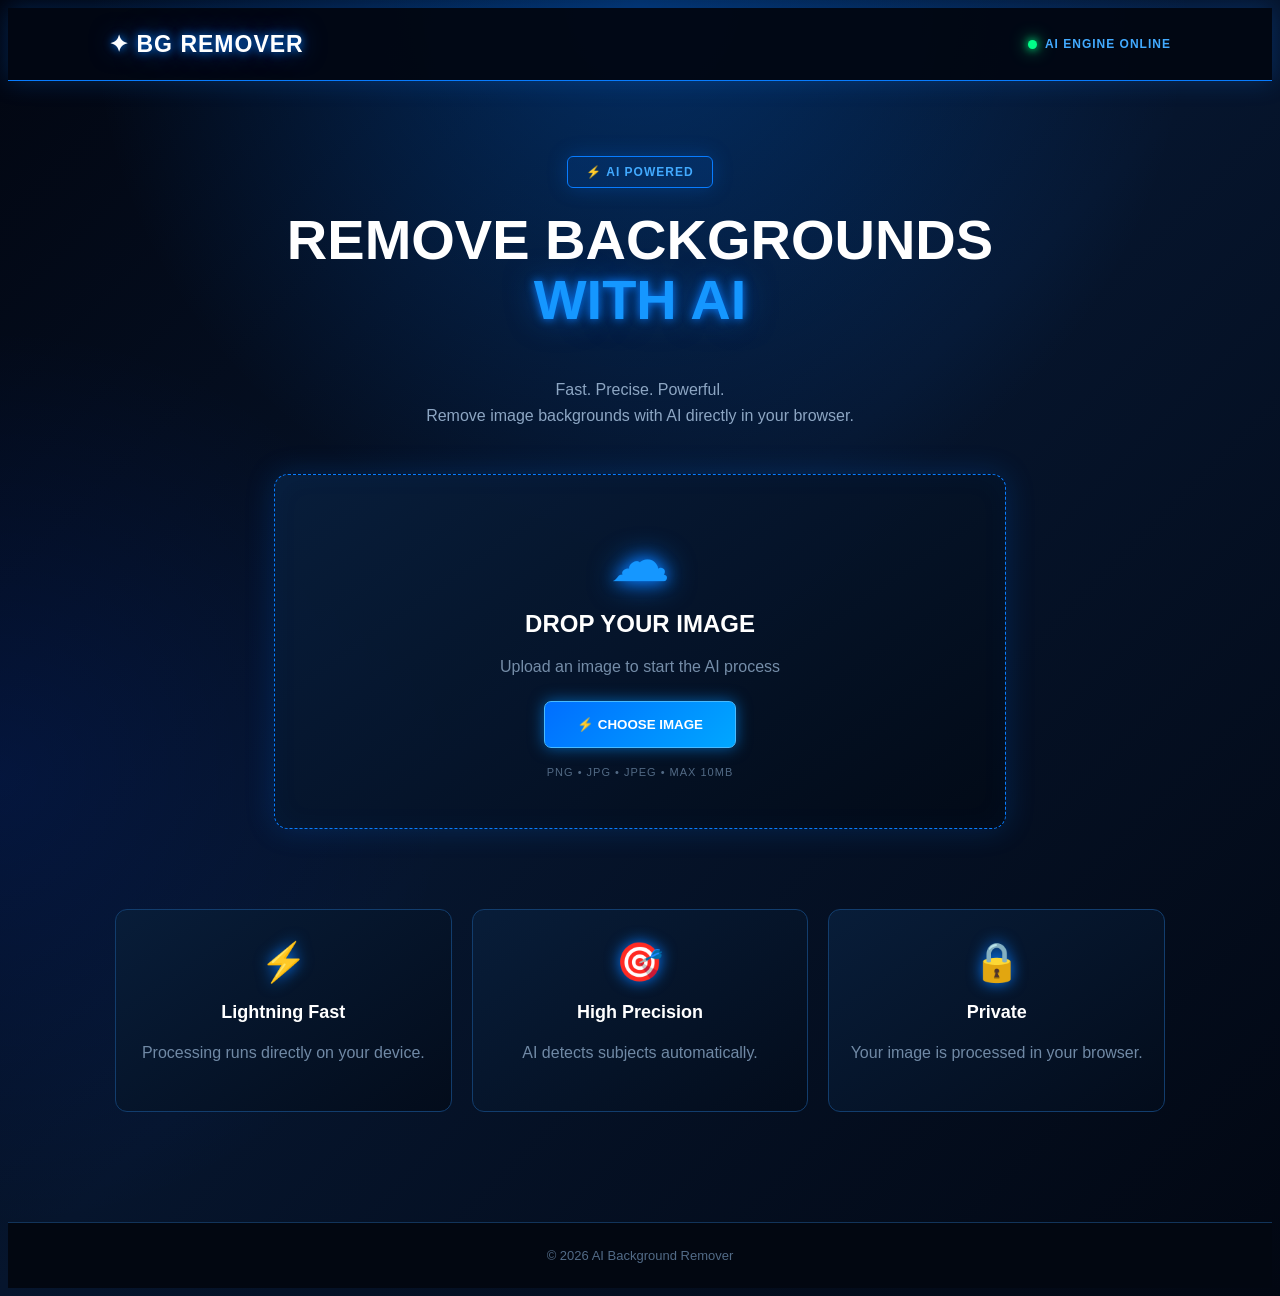
==== index.html @ 3e615b5c "Convert site to static GitHub Pages frontend" ====
<!DOCTYPE html>
<html lang="en">
<head>
    <meta charset="UTF-8">
    <meta name="viewport" content="width=device-width, initial-scale=1.0">
    <title>AI Background Remover</title>
    <link rel="stylesheet" href="./static/style.css">
</head>
<body>
<header class="navbar">
    <div class="logo"><span class="logo-icon">✦</span> BG REMOVER</div>
    <div class="ai-status"><span class="status-dot"></span><span id="statusText">AI ENGINE ONLINE</span></div>
</header>
<main>
<section class="hero">
    <div class="badge">⚡ AI POWERED</div>
    <h1>REMOVE BACKGROUNDS<br><span>WITH AI</span></h1>
    <p class="subtitle">Fast. Precise. Powerful.<br>Remove image backgrounds with AI directly in your browser.</p>

    <div class="upload-box" id="uploadBox">
        <div class="upload-icon">☁</div>
        <h2>DROP YOUR IMAGE</h2>
        <p>Upload an image to start the AI process</p>
        <button class="upload-btn" id="uploadBtn">⚡ CHOOSE IMAGE</button>
        <small>PNG • JPG • JPEG • MAX 10MB</small>
    </div>

    <div class="processing" id="processing">
        <div class="scanner"><div class="scan-line"></div><div class="scan-grid"></div><div class="scan-icon">⚡</div></div>
        <h2 id="processingText">ANALYZING IMAGE...</h2>
        <p id="processingSub">AI is preparing your image</p>
        <div class="progress"><div class="progress-bar" id="progressBar"></div></div>
        <div class="percentage" id="percentage">0%</div>
    </div>

    <section class="result-section" id="resultSection">
        <div class="result-title"><span>✓ AI PROCESS COMPLETE</span><h2>SEE THE DIFFERENCE</h2></div>
        <div class="comparison">
            <div class="image-card"><div class="card-label">ORIGINAL</div><div class="image-container"><img id="originalImage" alt="Original image"></div></div>
            <div class="comparison-arrow">→</div>
            <div class="image-card result-card"><div class="card-label">AI REMOVED</div><div class="transparent-bg"><img id="resultImage" alt="Background removed image"></div></div>
        </div>
        <div class="result-buttons">
            <button class="download-btn" id="downloadBtn">⬇ DOWNLOAD PNG</button>
            <button class="new-btn" id="newBtn">↻ REMOVE ANOTHER IMAGE</button>
        </div>
    </section>

    <section class="features">
        <div class="feature-card"><div class="feature-icon">⚡</div><h3>Lightning Fast</h3><p>Processing runs directly on your device.</p></div>
        <div class="feature-card"><div class="feature-icon">🎯</div><h3>High Precision</h3><p>AI detects subjects automatically.</p></div>
        <div class="feature-card"><div class="feature-icon">🔒</div><h3>Private</h3><p>Your image is processed in your browser.</p></div>
    </section>
</section>
</main>
<footer><span>© 2026</span> AI Background Remover</footer>
<script type="module" src="./static/script.js"></script>
</body>
</html>
---- static/style.css ----
```css
* {
    margin: 0;
    padding: 0;
    box-sizing: border-box;
}

html {
    scroll-behavior: smooth;
}

body {
    font-family: Arial, Helvetica, sans-serif;
    min-height: 100vh;
    color: #ffffff;
    overflow-x: hidden;

    background:
        radial-gradient(circle at 50% 0%, rgba(0, 119, 255, 0.30), transparent 38%),
        radial-gradient(circle at 0% 60%, rgba(0, 70, 255, 0.12), transparent 30%),
        linear-gradient(135deg, #020611, #06152d 50%, #020712);
}


/* =========================
   NAVBAR
========================= */

.navbar {
    height: 72px;

    display: flex;
    align-items: center;
    justify-content: space-between;

    padding: 0 8%;

    background: rgba(2, 7, 18, 0.95);

    border-bottom: 1px solid #087cff;

    box-shadow: 0 0 25px rgba(0, 119, 255, 0.25);
}

.logo {
    font-size: 23px;
    font-weight: 900;
    letter-spacing: 1px;

    text-shadow:
        0 0 10px #087cff,
        0 0 25px rgba(0, 119, 255, 0.5);
}

.ai-status {
    display: flex;
    align-items: center;
    gap: 8px;

    color: #42aaff;

    font-size: 12px;
    font-weight: bold;
    letter-spacing: 1px;
}

.status-dot {
    width: 9px;
    height: 9px;

    border-radius: 50%;

    background: #00ff88;

    box-shadow:
        0 0 8px #00ff88,
        0 0 18px #00ff88;

    animation: pulse 1.5s infinite;
}


/* =========================
   HERO
========================= */

.hero {
    text-align: center;

    padding: 75px 20px 30px;

    position: relative;
}

.badge {
    display: inline-block;

    padding: 8px 18px;

    color: #42aaff;

    border: 1px solid #087cff;

    background: rgba(0, 119, 255, 0.10);

    border-radius: 6px;

    font-size: 12px;
    font-weight: bold;
    letter-spacing: 1px;

    box-shadow: 0 0 20px rgba(0, 119, 255, 0.25);
}

h1 {
    margin-top: 22px;

    font-size: clamp(38px, 6vw, 56px);

    line-height: 1.08;

    font-weight: 900;
}

h1 span {
    color: #1597ff;

    text-shadow:
        0 0 10px #087cff,
        0 0 30px rgba(0, 119, 255, 0.5);
}

.subtitle {
    max-width: 650px;

    margin: 20px auto;

    color: #8da6c3;

    line-height: 1.6;
}


/* =========================
   UPLOAD BOX
========================= */

.upload-box {
    max-width: 680px;

    margin: 45px auto;

    padding: 50px 25px;

    background:
        linear-gradient(
            145deg,
            rgba(8, 30, 60, 0.98),
            rgba(2, 10, 23, 0.98)
        );

    border: 1px dashed #087cff;

    border-radius: 14px;

    box-shadow:
        0 0 30px rgba(0, 119, 255, 0.2),
        inset 0 0 30px rgba(0, 119, 255, 0.04);

    transition: 0.3s;
}

.upload-box:hover {
    border-color: #32aaff;

    transform: translateY(-3px);

    box-shadow:
        0 0 50px rgba(0, 119, 255, 0.35);
}

.upload-icon {
    font-size: 60px;

    color: #1597ff;

    text-shadow:
        0 0 15px #087cff,
        0 0 30px #087cff;
}

.upload-box h2 {
    margin-top: 15px;

    font-size: 24px;
}

.upload-box p {
    margin: 10px 0 25px;

    color: #758da8;
}

.upload-box small {
    display: block;

    margin-top: 18px;

    color: #526a85;

    font-size: 11px;
    letter-spacing: 1px;
}


/* =========================
   BUTTONS
========================= */

.upload-btn,
.download-btn {
    border: 1px solid #48baff;

    background:
        linear-gradient(135deg, #006eff, #00a7ff);

    color: white;

    padding: 15px 32px;

    border-radius: 7px;

    font-weight: 900;

    cursor: pointer;

    box-shadow:
        0 0 15px rgba(0, 145, 255, 0.6);

    transition: 0.2s;
}

.upload-btn:hover,
.download-btn:hover {
    transform: translateY(-3px);

    box-shadow:
        0 0 25px rgba(0, 170, 255, 0.9),
        0 0 50px rgba(0, 110, 255, 0.4);
}

.upload-btn:active,
.download-btn:active {
    transform: translateY(0);
}


/* =========================
   PROCESSING
========================= */

.processing {
    display: none;

    max-width: 500px;

    margin: 50px auto;
}

.processing.show {
    display: block;

    animation: fadeIn 0.4s;
}

.scanner {
    position: relative;

    width: 180px;
    height: 180px;

    margin: auto;

    border: 2px solid #087cff;

    border-radius: 15px;

    background: #061426;

    overflow: hidden;

    box-shadow:
        0 0 25px rgba(0, 119, 255, 0.5);
}

.scan-line {
    position: absolute;

    width: 100%;
    height: 3px;

    background: #00b7ff;

    box-shadow:
        0 0 10px #00b7ff,
        0 0 25px #087cff;

    animation: scan 1.5s infinite;

    z-index: 2;
}

.scan-icon {
    position: absolute;

    top: 50%;
    left: 50%;

    transform: translate(-50%, -50%);

    font-size: 55px;

    color: #1597ff;

    text-shadow:
        0 0 15px #087cff;
}

.processing h2 {
    margin-top: 25px;

    font-size: 20px;

    color: #4db8ff;
}

.processing p {
    margin-top: 8px;

    color: #7089a5;
}

.progress {
    height: 8px;

    max-width: 400px;

    margin: 25px auto 10px;

    background: #10243d;

    border-radius: 20px;

    overflow: hidden;
}

.progress-bar {
    width: 0%;

    height: 100%;

    background:
        linear-gradient(90deg, #006eff, #00c8ff);

    box-shadow:
        0 0 15px #00aaff;

    transition: width 0.1s;
}

.percentage {
    color: #45b4ff;

    font-weight: bold;
}


/* =========================
   RESULT
========================= */

.result-section {
    display: none;

    max-width: 1000px;

    margin: 60px auto;

    animation: fadeIn 0.6s;
}

.result-section.show {
    display: block;
}

.result-title span {
    color: #00ff91;

    font-size: 13px;

    font-weight: bold;
}

.result-title h2 {
    margin: 10px 0 30px;

    font-size: 32px;

    text-shadow:
        0 0 15px #087cff;
}

.comparison {
    display: flex;

    align-items: center;

    justify-content: center;

    gap: 25px;
}

.image-card {
    width: 330px;

    padding: 10px;

    background:
        linear-gradient(
            145deg,
            #071b35,
            #030c1b
        );

    border: 1px solid #087cff;

    border-radius: 12px;

    box-shadow:
        0 0 25px rgba(0, 119, 255, 0.2);
}

.card-label {
    padding: 10px;

    color: #56baff;

    font-size: 12px;

    font-weight: bold;
}

.image-card img {
    width: 100%;
    height: 230px;

    object-fit: contain;

    display: block;

    border-radius: 7px;

    background: #020914;
}


/* =========================
   TRANSPARENT RESULT
========================= */

.transparent-bg {
    background-color: #e5e5e5;

    background-image:
        linear-gradient(45deg, #ccc 25%, transparent 25%),
        linear-gradient(-45deg, #ccc 25%, transparent 25%),
        linear-gradient(45deg, transparent 75%, #ccc 75%),
        linear-gradient(-45deg, transparent 75%, #ccc 75%);

    background-size: 24px 24px;

    background-position:
        0 0,
        0 12px,
        12px -12px,
        -12px 0;

    border-radius: 7px;

    overflow: hidden;
}

.transparent-bg img {
    background: transparent;
}


/* =========================
   ARROW
========================= */

.comparison-arrow {
    font-size: 40px;

    color: #1597ff;

    text-shadow:
        0 0 15px #087cff,
        0 0 30px rgba(0, 119, 255, 0.5);
}


/* =========================
   RESULT BUTTONS
========================= */

.download-btn {
    margin-top: 30px;

    font-size: 16px;
}

.new-btn {
    margin-left: 10px;

    padding: 14px 25px;

    background: rgba(0, 119, 255, 0.08);

    color: #53b9ff;

    border: 1px solid #087cff;

    border-radius: 7px;

    cursor: pointer;

    font-weight: 800;

    transition: 0.2s;
}

.new-btn:hover {
    color: white;

    background: rgba(0, 119, 255, 0.18);

    box-shadow:
        0 0 20px rgba(0, 119, 255, 0.3);

    transform: translateY(-2px);
}


/* =========================
   FEATURES
========================= */

.features {
    max-width: 1050px;

    margin: 80px auto;

    display: grid;

    grid-template-columns: repeat(3, 1fr);

    gap: 20px;
}

.feature-card {
    padding: 30px 20px;

    text-align: center;

    background:
        linear-gradient(
            145deg,
            #081d39,
            #030c1b
        );

    border: 1px solid #123d6d;

    border-radius: 12px;

    transition: 0.25s;
}

.feature-card:hover {
    transform: translateY(-6px);

    border-color: #087cff;

    box-shadow:
        0 0 30px rgba(0, 119, 255, 0.25);
}

.feature-icon {
    font-size: 38px;

    margin-bottom: 15px;

    text-shadow:
        0 0 15px #087cff;
}

.feature-card h3 {
    font-size: 18px;
}

.feature-card p {
    margin-top: 8px;

    color: #7089a5;

    line-height: 1.5;
}


/* =========================
   FOOTER
========================= */

footer {
    padding: 25px;

    text-align: center;

    color: #526b87;

    background: #020711;

    border-top: 1px solid #12345a;

    font-size: 13px;
}


/* =========================
   ANIMATIONS
========================= */

@keyframes scan {

    0% {
        top: 0;
    }

    50% {
        top: calc(100% - 3px);
    }

    100% {
        top: 0;
    }
}

@keyframes pulse {

    0%, 100% {
        opacity: 1;
    }

    50% {
        opacity: 0.4;
    }
}

@keyframes fadeIn {

    from {
        opacity: 0;
        transform: translateY(20px);
    }

    to {
        opacity: 1;
        transform: translateY(0);
    }
}


/* =========================
   MOBILE
========================= */

@media (max-width: 700px) {

    .navbar {
        padding: 0 5%;
    }

    .logo {
        font-size: 18px;
    }

    .ai-status {
        font-size: 9px;
    }

    .hero {
        padding: 55px 15px 20px;
    }

    h1 {
        font-size: 38px;
    }

    .comparison {
        flex-direction: column;
    }

    .comparison-arrow {
        transform: rotate(90deg);
    }

    .features {
        grid-template-columns: 1fr;

        padding: 0 20px;
    }

    .image-card {
        width: 90%;
    }

    .new-btn {
        display: block;

        margin: 12px auto;
    }
}
```
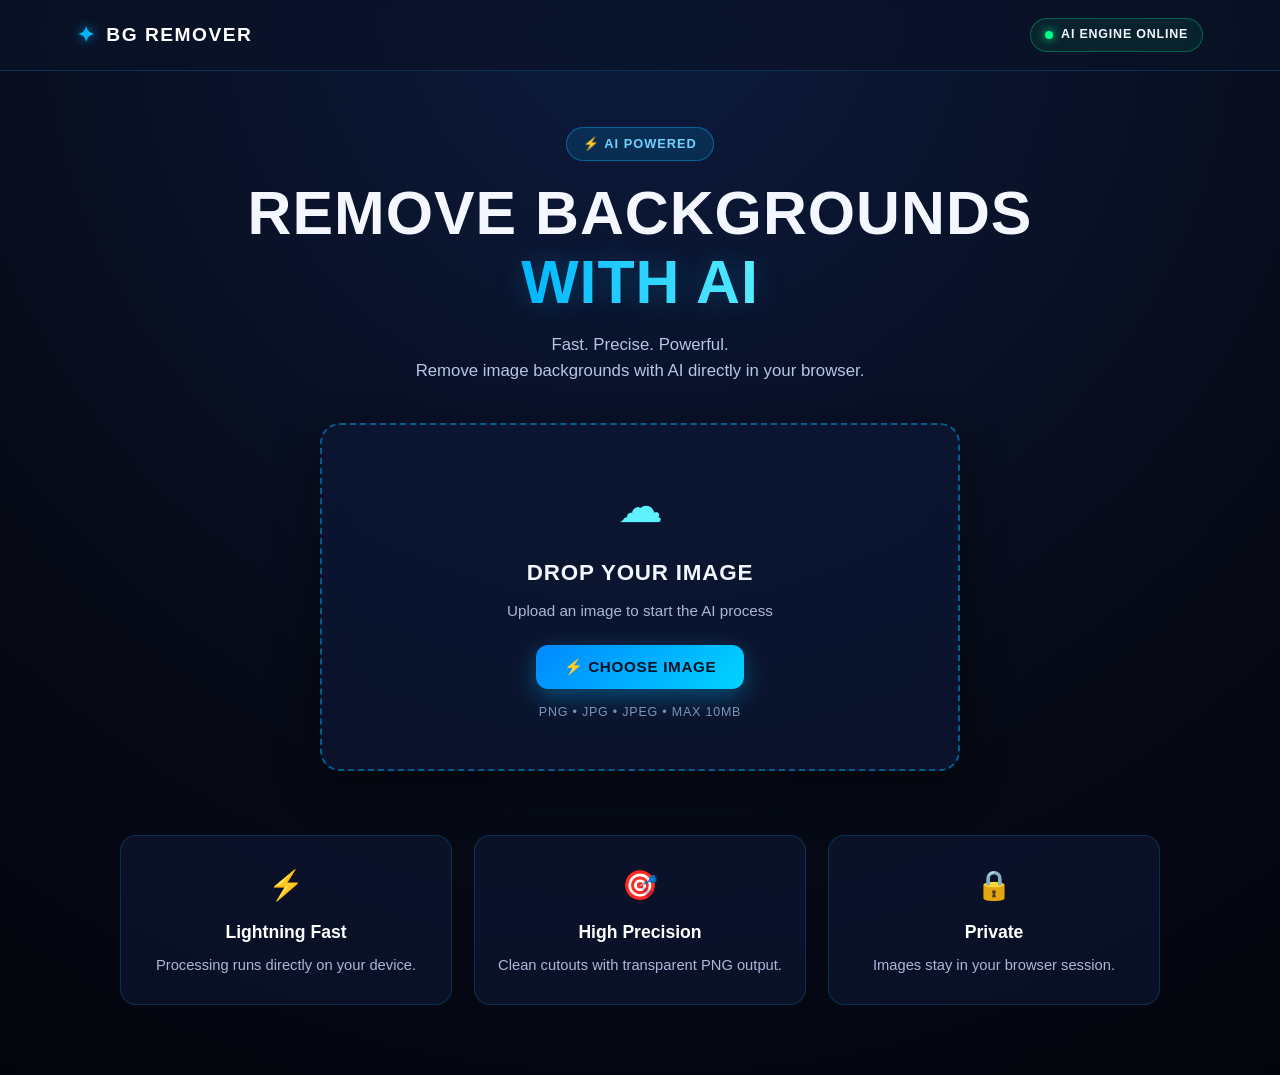
==== commit d23498aa: "Update index.html" ====
--- a/index.html
+++ b/index.html
@@ -1,59 +1,64 @@
 <!DOCTYPE html>
 <html lang="en">
 <head>
-    <meta charset="UTF-8">
-    <meta name="viewport" content="width=device-width, initial-scale=1.0">
-    <title>AI Background Remover</title>
-    <link rel="stylesheet" href="./static/style.css">
+  <meta charset="UTF-8">
+  <meta name="viewport" content="width=device-width, initial-scale=1.0">
+  <title>AI Background Remover</title>
+  <link rel="stylesheet" href="./static/style.css">
 </head>
 <body>
-<header class="navbar">
+  <header class="navbar">
     <div class="logo"><span class="logo-icon">✦</span> BG REMOVER</div>
     <div class="ai-status"><span class="status-dot"></span><span id="statusText">AI ENGINE ONLINE</span></div>
-</header>
-<main>
-<section class="hero">
-    <div class="badge">⚡ AI POWERED</div>
-    <h1>REMOVE BACKGROUNDS<br><span>WITH AI</span></h1>
-    <p class="subtitle">Fast. Precise. Powerful.<br>Remove image backgrounds with AI directly in your browser.</p>
+  </header>
 
-    <div class="upload-box" id="uploadBox">
+  <main>
+    <section class="hero">
+      <div class="badge">⚡ AI POWERED</div>
+      <h1>REMOVE BACKGROUNDS<br><span>WITH AI</span></h1>
+      <p class="subtitle">Fast. Precise. Powerful.<br>Remove image backgrounds with AI directly in your browser.</p>
+
+      <div class="upload-box" id="uploadBox">
         <div class="upload-icon">☁</div>
         <h2>DROP YOUR IMAGE</h2>
         <p>Upload an image to start the AI process</p>
         <button class="upload-btn" id="uploadBtn">⚡ CHOOSE IMAGE</button>
         <small>PNG • JPG • JPEG • MAX 10MB</small>
-    </div>
+      </div>
 
-    <div class="processing" id="processing">
-        <div class="scanner"><div class="scan-line"></div><div class="scan-grid"></div><div class="scan-icon">⚡</div></div>
+      <div class="processing" id="processing">
+        <div class="scanner"><div class="scan-icon">⚡</div></div>
         <h2 id="processingText">ANALYZING IMAGE...</h2>
         <p id="processingSub">AI is preparing your image</p>
-        <div class="progress"><div class="progress-bar" id="progressBar"></div></div>
-        <div class="percentage" id="percentage">0%</div>
-    </div>
+      </div>
 
-    <section class="result-section" id="resultSection">
+      <section class="result-section" id="resultSection">
         <div class="result-title"><span>✓ AI PROCESS COMPLETE</span><h2>SEE THE DIFFERENCE</h2></div>
         <div class="comparison">
-            <div class="image-card"><div class="card-label">ORIGINAL</div><div class="image-container"><img id="originalImage" alt="Original image"></div></div>
-            <div class="comparison-arrow">→</div>
-            <div class="image-card result-card"><div class="card-label">AI REMOVED</div><div class="transparent-bg"><img id="resultImage" alt="Background removed image"></div></div>
+          <div class="image-card">
+            <div class="card-label">ORIGINAL</div>
+            <div class="image-container"><img id="originalImage" alt="Original image"></div>
+          </div>
+          <div class="comparison-arrow">→</div>
+          <div class="image-card result-card">
+            <div class="card-label">AI REMOVED</div>
+            <div class="transparent-bg"><img id="resultImage" alt="Background removed image"></div>
+          </div>
         </div>
         <div class="result-buttons">
-            <button class="download-btn" id="downloadBtn">⬇ DOWNLOAD PNG</button>
-            <button class="new-btn" id="newBtn">↻ REMOVE ANOTHER IMAGE</button>
+          <button class="download-btn" id="downloadBtn">⬇ DOWNLOAD PNG</button>
+          <button class="new-btn" id="newBtn">↻ REMOVE ANOTHER IMAGE</button>
         </div>
+      </section>
+
+      <section class="features">
+        <div class="feature-card"><div class="feature-icon">⚡</div><h3>Lightning Fast</h3><p>Processing runs directly on your device.</p></div>
+        <div class="feature-card"><div class="feature-icon">🎯</div><h3>High Precision</h3><p>Clean cutouts with transparent PNG output.</p></div>
+        <div class="feature-card"><div class="feature-icon">🔒</div><h3>Private</h3><p>Images stay in your browser session.</p></div>
+      </section>
     </section>
+  </main>
 
-    <section class="features">
-        <div class="feature-card"><div class="feature-icon">⚡</div><h3>Lightning Fast</h3><p>Processing runs directly on your device.</p></div>
-        <div class="feature-card"><div class="feature-icon">🎯</div><h3>High Precision</h3><p>AI detects subjects automatically.</p></div>
-        <div class="feature-card"><div class="feature-icon">🔒</div><h3>Private</h3><p>Your image is processed in your browser.</p></div>
-    </section>
-</section>
-</main>
-<footer><span>© 2026</span> AI Background Remover</footer>
-<script type="module" src="./static/script.js"></script>
+  <script type="module" src="./static/script.js"></script>
 </body>
 </html>
--- a/static/style.css
+++ b/static/style.css
@@ -1,734 +1,409 @@
-```css
 * {
-    margin: 0;
-    padding: 0;
-    box-sizing: border-box;
-}
-
-html {
-    scroll-behavior: smooth;
+  margin: 0;
+  padding: 0;
+  box-sizing: border-box;
 }
 
 body {
-    font-family: Arial, Helvetica, sans-serif;
-    min-height: 100vh;
-    color: #ffffff;
-    overflow-x: hidden;
-
-    background:
-        radial-gradient(circle at 50% 0%, rgba(0, 119, 255, 0.30), transparent 38%),
-        radial-gradient(circle at 0% 60%, rgba(0, 70, 255, 0.12), transparent 30%),
-        linear-gradient(135deg, #020611, #06152d 50%, #020712);
-}
-
-
-/* =========================
-   NAVBAR
-========================= */
-
+  font-family: "Segoe UI", Tahoma, Geneva, Verdana, sans-serif;
+  background: radial-gradient(circle at top, #0d1b3e 0%, #060a16 65%, #03050c 100%);
+  color: #f4f7ff;
+  min-height: 100vh;
+  line-height: 1.6;
+  overflow-x: hidden;
+}
+
+/* NAVBAR */
 .navbar {
-    height: 72px;
-
-    display: flex;
-    align-items: center;
-    justify-content: space-between;
-
-    padding: 0 8%;
-
-    background: rgba(2, 7, 18, 0.95);
-
-    border-bottom: 1px solid #087cff;
-
-    box-shadow: 0 0 25px rgba(0, 119, 255, 0.25);
+  display: flex;
+  justify-content: space-between;
+  align-items: center;
+  padding: 18px 6%;
+  background: rgba(10, 18, 40, 0.72);
+  backdrop-filter: blur(12px);
+  border-bottom: 1px solid rgba(0, 183, 255, 0.2);
+  position: sticky;
+  top: 0;
+  z-index: 100;
 }
 
 .logo {
-    font-size: 23px;
-    font-weight: 900;
-    letter-spacing: 1px;
-
-    text-shadow:
-        0 0 10px #087cff,
-        0 0 25px rgba(0, 119, 255, 0.5);
+  display: flex;
+  align-items: center;
+  gap: 10px;
+  font-size: 1.2rem;
+  font-weight: 800;
+  letter-spacing: 1.5px;
+  color: #ffffff;
+}
+
+.logo-icon {
+  color: #00b7ff;
+  font-size: 1.3rem;
+  text-shadow: 0 0 12px rgba(0, 183, 255, 0.8);
 }
 
 .ai-status {
-    display: flex;
-    align-items: center;
-    gap: 8px;
-
-    color: #42aaff;
-
-    font-size: 12px;
-    font-weight: bold;
-    letter-spacing: 1px;
+  display: flex;
+  align-items: center;
+  gap: 8px;
+  padding: 6px 14px;
+  border-radius: 999px;
+  background: rgba(0, 255, 136, 0.08);
+  border: 1px solid rgba(0, 255, 136, 0.3);
+  font-size: 0.78rem;
+  font-weight: 700;
+  letter-spacing: 0.8px;
 }
 
 .status-dot {
-    width: 9px;
-    height: 9px;
-
-    border-radius: 50%;
-
-    background: #00ff88;
-
-    box-shadow:
-        0 0 8px #00ff88,
-        0 0 18px #00ff88;
-
-    animation: pulse 1.5s infinite;
-}
-
-
-/* =========================
-   HERO
-========================= */
-
+  width: 8px;
+  height: 8px;
+  border-radius: 50%;
+  background: #00ff88;
+  box-shadow: 0 0 10px #00ff88;
+}
+
+/* HERO */
 .hero {
+  max-width: 1120px;
+  margin: 0 auto;
+  padding: 56px 20px 30px;
+  text-align: center;
+}
+
+.badge {
+  display: inline-block;
+  padding: 6px 16px;
+  border-radius: 999px;
+  background: rgba(0, 183, 255, 0.14);
+  border: 1px solid rgba(0, 183, 255, 0.4);
+  color: #6fd3ff;
+  font-size: 0.8rem;
+  font-weight: 700;
+  letter-spacing: 1px;
+  margin-bottom: 18px;
+}
+
+.hero h1 {
+  font-size: clamp(2.2rem, 5vw, 3.8rem);
+  font-weight: 900;
+  line-height: 1.12;
+  letter-spacing: 1px;
+  margin-bottom: 16px;
+}
+
+.hero h1 span {
+  background: linear-gradient(90deg, #00b7ff, #5ef2ff);
+  -webkit-background-clip: text;
+  -webkit-text-fill-color: transparent;
+  text-shadow: 0 0 28px rgba(0, 183, 255, 0.25);
+}
+
+.subtitle {
+  max-width: 620px;
+  margin: 0 auto 38px;
+  color: #b7c6e6;
+  font-size: 1.05rem;
+}
+
+/* UPLOAD BOX */
+.upload-box {
+  max-width: 640px;
+  margin: 0 auto;
+  padding: 46px 28px;
+  border-radius: 20px;
+  background: rgba(14, 25, 56, 0.65);
+  backdrop-filter: blur(14px);
+  border: 2px dashed rgba(0, 183, 255, 0.45);
+  box-shadow: 0 16px 45px rgba(0, 0, 0, 0.45);
+  transition: transform 0.2s ease, border-color 0.2s ease, box-shadow 0.2s ease;
+  cursor: pointer;
+}
+
+.upload-box:hover,
+.upload-box.drag-over {
+  transform: translateY(-3px);
+  border-color: #00b7ff;
+  box-shadow: 0 0 30px rgba(0, 183, 255, 0.28);
+}
+
+.upload-icon {
+  font-size: 2.8rem;
+  margin-bottom: 12px;
+  color: #5ef2ff;
+}
+
+.upload-box h2 {
+  font-size: 1.4rem;
+  margin-bottom: 8px;
+  letter-spacing: 0.8px;
+}
+
+.upload-box p {
+  color: #a9b8d8;
+  margin-bottom: 22px;
+  font-size: 0.95rem;
+}
+
+.upload-btn {
+  background: linear-gradient(135deg, #0088ff, #00d4ff);
+  color: #041024;
+  border: none;
+  padding: 13px 28px;
+  border-radius: 12px;
+  font-size: 0.95rem;
+  font-weight: 800;
+  letter-spacing: 0.7px;
+  cursor: pointer;
+  box-shadow: 0 8px 24px rgba(0, 183, 255, 0.35);
+  transition: transform 0.15s ease, box-shadow 0.2s ease;
+}
+
+.upload-btn:hover {
+  transform: translateY(-2px);
+  box-shadow: 0 12px 30px rgba(0, 212, 255, 0.5);
+}
+
+.upload-box small {
+  display: block;
+  margin-top: 14px;
+  color: #7f92ba;
+  font-size: 0.78rem;
+  letter-spacing: 0.8px;
+}
+
+/* PROCESSING (NO PROGRESS BAR ANIMATION) */
+.processing {
+  display: none;
+  max-width: 560px;
+  margin: 0 auto;
+  padding: 40px 24px;
+  border-radius: 20px;
+  background: rgba(14, 25, 56, 0.7);
+  backdrop-filter: blur(14px);
+  border: 1px solid rgba(0, 183, 255, 0.35);
+  box-shadow: 0 16px 40px rgba(0, 0, 0, 0.45);
+}
+
+.processing.show {
+  display: block;
+}
+
+.scanner {
+  width: 84px;
+  height: 84px;
+  margin: 0 auto 20px;
+  border-radius: 18px;
+  background: rgba(0, 183, 255, 0.12);
+  border: 1px solid rgba(0, 183, 255, 0.45);
+  display: flex;
+  align-items: center;
+  justify-content: center;
+}
+
+.scan-icon {
+  font-size: 2.2rem;
+  color: #5ef2ff;
+}
+
+.scan-line,
+.scan-grid,
+.progress,
+.progress-bar,
+.percentage {
+  display: none !important;
+}
+
+.processing h2 {
+  font-size: 1.3rem;
+  letter-spacing: 1px;
+  margin-bottom: 8px;
+  color: #ffffff;
+}
+
+.processing p {
+  color: #b4c4e4;
+  font-size: 0.95rem;
+}
+
+/* RESULT SECTION */
+.result-section {
+  display: none;
+  max-width: 1000px;
+  margin: 40px auto 0;
+  padding: 0 20px;
+}
+
+.result-section.show {
+  display: block;
+}
+
+.result-title {
+  text-align: center;
+  margin-bottom: 28px;
+}
+
+.result-title span {
+  display: inline-block;
+  padding: 5px 14px;
+  border-radius: 999px;
+  background: rgba(0, 255, 136, 0.12);
+  border: 1px solid rgba(0, 255, 136, 0.35);
+  color: #5affb2;
+  font-size: 0.78rem;
+  font-weight: 700;
+  letter-spacing: 0.8px;
+  margin-bottom: 10px;
+}
+
+.result-title h2 {
+  font-size: 1.9rem;
+  letter-spacing: 1px;
+}
+
+.comparison {
+  display: grid;
+  grid-template-columns: 1fr auto 1fr;
+  gap: 20px;
+  align-items: center;
+}
+
+.image-card {
+  background: rgba(14, 25, 56, 0.7);
+  border: 1px solid rgba(0, 183, 255, 0.25);
+  border-radius: 16px;
+  overflow: hidden;
+  box-shadow: 0 12px 30px rgba(0, 0, 0, 0.35);
+}
+
+.card-label {
+  padding: 10px 16px;
+  font-size: 0.78rem;
+  font-weight: 800;
+  letter-spacing: 1px;
+  background: rgba(7, 13, 30, 0.85);
+  border-bottom: 1px solid rgba(0, 183, 255, 0.18);
+  color: #9ec0ff;
+}
+
+.image-container,
+.transparent-bg {
+  min-height: 280px;
+  max-height: 460px;
+  display: flex;
+  align-items: center;
+  justify-content: center;
+  padding: 16px;
+}
+
+.transparent-bg {
+  background-color: #162038;
+  background-image:
+    linear-gradient(45deg, rgba(255, 255, 255, 0.06) 25%, transparent 25%),
+    linear-gradient(-45deg, rgba(255, 255, 255, 0.06) 25%, transparent 25%),
+    linear-gradient(45deg, transparent 75%, rgba(255, 255, 255, 0.06) 75%),
+    linear-gradient(-45deg, transparent 75%, rgba(255, 255, 255, 0.06) 75%);
+  background-size: 24px 24px;
+  background-position: 0 0, 0 12px, 12px -12px, -12px 0;
+}
+
+.image-container img,
+.transparent-bg img {
+  max-width: 100%;
+  max-height: 410px;
+  object-fit: contain;
+  border-radius: 8px;
+}
+
+.comparison-arrow {
+  font-size: 1.8rem;
+  color: #00b7ff;
+  font-weight: 800;
+}
+
+.result-buttons {
+  display: flex;
+  justify-content: center;
+  flex-wrap: wrap;
+  gap: 16px;
+  margin-top: 28px;
+}
+
+.download-btn,
+.new-btn {
+  padding: 13px 26px;
+  border-radius: 12px;
+  font-size: 0.92rem;
+  font-weight: 800;
+  letter-spacing: 0.7px;
+  cursor: pointer;
+  border: none;
+  transition: transform 0.15s ease, box-shadow 0.2s ease;
+}
+
+.download-btn {
+  background: linear-gradient(135deg, #00d4ff, #0088ff);
+  color: #041024;
+  box-shadow: 0 8px 24px rgba(0, 183, 255, 0.35);
+}
+
+.download-btn:hover {
+  transform: translateY(-2px);
+}
+
+.new-btn {
+  background: rgba(255, 255, 255, 0.08);
+  color: #ffffff;
+  border: 1px solid rgba(255, 255, 255, 0.22);
+}
+
+.new-btn:hover {
+  background: rgba(255, 255, 255, 0.14);
+}
+
+/* FEATURES */
+.features {
+  max-width: 1120px;
+  margin: 64px auto 40px;
+  padding: 0 20px;
+  display: grid;
+  grid-template-columns: repeat(auto-fit, minmax(260px, 1fr));
+  gap: 22px;
+}
+
+.feature-card {
+  background: rgba(14, 25, 56, 0.58);
+  border: 1px solid rgba(0, 183, 255, 0.2);
+  border-radius: 16px;
+  padding: 26px 22px;
+  text-align: center;
+}
+
+.feature-icon {
+  font-size: 1.8rem;
+  margin-bottom: 10px;
+}
+
+.feature-card h3 {
+  font-size: 1.1rem;
+  margin-bottom: 8px;
+  color: #ffffff;
+}
+
+.feature-card p {
+  color: #a9b8d8;
+  font-size: 0.92rem;
+}
+
+/* RESPONSIVE */
+@media (max-width: 768px) {
+  .comparison {
+    grid-template-columns: 1fr;
+  }
+
+  .comparison-arrow {
+    transform: rotate(90deg);
     text-align: center;
-
-    padding: 75px 20px 30px;
-
-    position: relative;
-}
-
-.badge {
-    display: inline-block;
-
-    padding: 8px 18px;
-
-    color: #42aaff;
-
-    border: 1px solid #087cff;
-
-    background: rgba(0, 119, 255, 0.10);
-
-    border-radius: 6px;
-
-    font-size: 12px;
-    font-weight: bold;
-    letter-spacing: 1px;
-
-    box-shadow: 0 0 20px rgba(0, 119, 255, 0.25);
-}
-
-h1 {
-    margin-top: 22px;
-
-    font-size: clamp(38px, 6vw, 56px);
-
-    line-height: 1.08;
-
-    font-weight: 900;
-}
-
-h1 span {
-    color: #1597ff;
-
-    text-shadow:
-        0 0 10px #087cff,
-        0 0 30px rgba(0, 119, 255, 0.5);
-}
-
-.subtitle {
-    max-width: 650px;
-
-    margin: 20px auto;
-
-    color: #8da6c3;
-
-    line-height: 1.6;
-}
-
-
-/* =========================
-   UPLOAD BOX
-========================= */
-
-.upload-box {
-    max-width: 680px;
-
-    margin: 45px auto;
-
-    padding: 50px 25px;
-
-    background:
-        linear-gradient(
-            145deg,
-            rgba(8, 30, 60, 0.98),
-            rgba(2, 10, 23, 0.98)
-        );
-
-    border: 1px dashed #087cff;
-
-    border-radius: 14px;
-
-    box-shadow:
-        0 0 30px rgba(0, 119, 255, 0.2),
-        inset 0 0 30px rgba(0, 119, 255, 0.04);
-
-    transition: 0.3s;
-}
-
-.upload-box:hover {
-    border-color: #32aaff;
-
-    transform: translateY(-3px);
-
-    box-shadow:
-        0 0 50px rgba(0, 119, 255, 0.35);
-}
-
-.upload-icon {
-    font-size: 60px;
-
-    color: #1597ff;
-
-    text-shadow:
-        0 0 15px #087cff,
-        0 0 30px #087cff;
-}
-
-.upload-box h2 {
-    margin-top: 15px;
-
-    font-size: 24px;
-}
-
-.upload-box p {
-    margin: 10px 0 25px;
-
-    color: #758da8;
-}
-
-.upload-box small {
-    display: block;
-
-    margin-top: 18px;
-
-    color: #526a85;
-
-    font-size: 11px;
-    letter-spacing: 1px;
-}
-
-
-/* =========================
-   BUTTONS
-========================= */
-
-.upload-btn,
-.download-btn {
-    border: 1px solid #48baff;
-
-    background:
-        linear-gradient(135deg, #006eff, #00a7ff);
-
-    color: white;
-
-    padding: 15px 32px;
-
-    border-radius: 7px;
-
-    font-weight: 900;
-
-    cursor: pointer;
-
-    box-shadow:
-        0 0 15px rgba(0, 145, 255, 0.6);
-
-    transition: 0.2s;
-}
-
-.upload-btn:hover,
-.download-btn:hover {
-    transform: translateY(-3px);
-
-    box-shadow:
-        0 0 25px rgba(0, 170, 255, 0.9),
-        0 0 50px rgba(0, 110, 255, 0.4);
-}
-
-.upload-btn:active,
-.download-btn:active {
-    transform: translateY(0);
-}
-
-
-/* =========================
-   PROCESSING
-========================= */
-
-.processing {
-    display: none;
-
-    max-width: 500px;
-
-    margin: 50px auto;
-}
-
-.processing.show {
-    display: block;
-
-    animation: fadeIn 0.4s;
-}
-
-.scanner {
-    position: relative;
-
-    width: 180px;
-    height: 180px;
-
-    margin: auto;
-
-    border: 2px solid #087cff;
-
-    border-radius: 15px;
-
-    background: #061426;
-
-    overflow: hidden;
-
-    box-shadow:
-        0 0 25px rgba(0, 119, 255, 0.5);
-}
-
-.scan-line {
-    position: absolute;
-
-    width: 100%;
-    height: 3px;
-
-    background: #00b7ff;
-
-    box-shadow:
-        0 0 10px #00b7ff,
-        0 0 25px #087cff;
-
-    animation: scan 1.5s infinite;
-
-    z-index: 2;
-}
-
-.scan-icon {
-    position: absolute;
-
-    top: 50%;
-    left: 50%;
-
-    transform: translate(-50%, -50%);
-
-    font-size: 55px;
-
-    color: #1597ff;
-
-    text-shadow:
-        0 0 15px #087cff;
-}
-
-.processing h2 {
-    margin-top: 25px;
-
-    font-size: 20px;
-
-    color: #4db8ff;
-}
-
-.processing p {
-    margin-top: 8px;
-
-    color: #7089a5;
-}
-
-.progress {
-    height: 8px;
-
-    max-width: 400px;
-
-    margin: 25px auto 10px;
-
-    background: #10243d;
-
-    border-radius: 20px;
-
-    overflow: hidden;
-}
-
-.progress-bar {
-    width: 0%;
-
-    height: 100%;
-
-    background:
-        linear-gradient(90deg, #006eff, #00c8ff);
-
-    box-shadow:
-        0 0 15px #00aaff;
-
-    transition: width 0.1s;
-}
-
-.percentage {
-    color: #45b4ff;
-
-    font-weight: bold;
-}
-
-
-/* =========================
-   RESULT
-========================= */
-
-.result-section {
-    display: none;
-
-    max-width: 1000px;
-
-    margin: 60px auto;
-
-    animation: fadeIn 0.6s;
-}
-
-.result-section.show {
-    display: block;
-}
-
-.result-title span {
-    color: #00ff91;
-
-    font-size: 13px;
-
-    font-weight: bold;
-}
-
-.result-title h2 {
-    margin: 10px 0 30px;
-
-    font-size: 32px;
-
-    text-shadow:
-        0 0 15px #087cff;
-}
-
-.comparison {
-    display: flex;
-
-    align-items: center;
-
-    justify-content: center;
-
-    gap: 25px;
-}
-
-.image-card {
-    width: 330px;
-
-    padding: 10px;
-
-    background:
-        linear-gradient(
-            145deg,
-            #071b35,
-            #030c1b
-        );
-
-    border: 1px solid #087cff;
-
-    border-radius: 12px;
-
-    box-shadow:
-        0 0 25px rgba(0, 119, 255, 0.2);
-}
-
-.card-label {
-    padding: 10px;
-
-    color: #56baff;
-
-    font-size: 12px;
-
-    font-weight: bold;
-}
-
-.image-card img {
-    width: 100%;
-    height: 230px;
-
-    object-fit: contain;
-
-    display: block;
-
-    border-radius: 7px;
-
-    background: #020914;
-}
-
-
-/* =========================
-   TRANSPARENT RESULT
-========================= */
-
-.transparent-bg {
-    background-color: #e5e5e5;
-
-    background-image:
-        linear-gradient(45deg, #ccc 25%, transparent 25%),
-        linear-gradient(-45deg, #ccc 25%, transparent 25%),
-        linear-gradient(45deg, transparent 75%, #ccc 75%),
-        linear-gradient(-45deg, transparent 75%, #ccc 75%);
-
-    background-size: 24px 24px;
-
-    background-position:
-        0 0,
-        0 12px,
-        12px -12px,
-        -12px 0;
-
-    border-radius: 7px;
-
-    overflow: hidden;
-}
-
-.transparent-bg img {
-    background: transparent;
-}
-
-
-/* =========================
-   ARROW
-========================= */
-
-.comparison-arrow {
-    font-size: 40px;
-
-    color: #1597ff;
-
-    text-shadow:
-        0 0 15px #087cff,
-        0 0 30px rgba(0, 119, 255, 0.5);
-}
-
-
-/* =========================
-   RESULT BUTTONS
-========================= */
-
-.download-btn {
-    margin-top: 30px;
-
-    font-size: 16px;
-}
-
-.new-btn {
-    margin-left: 10px;
-
-    padding: 14px 25px;
-
-    background: rgba(0, 119, 255, 0.08);
-
-    color: #53b9ff;
-
-    border: 1px solid #087cff;
-
-    border-radius: 7px;
-
-    cursor: pointer;
-
-    font-weight: 800;
-
-    transition: 0.2s;
-}
-
-.new-btn:hover {
-    color: white;
-
-    background: rgba(0, 119, 255, 0.18);
-
-    box-shadow:
-        0 0 20px rgba(0, 119, 255, 0.3);
-
-    transform: translateY(-2px);
-}
-
-
-/* =========================
-   FEATURES
-========================= */
-
-.features {
-    max-width: 1050px;
-
-    margin: 80px auto;
-
-    display: grid;
-
-    grid-template-columns: repeat(3, 1fr);
-
-    gap: 20px;
-}
-
-.feature-card {
-    padding: 30px 20px;
-
-    text-align: center;
-
-    background:
-        linear-gradient(
-            145deg,
-            #081d39,
-            #030c1b
-        );
-
-    border: 1px solid #123d6d;
-
-    border-radius: 12px;
-
-    transition: 0.25s;
-}
-
-.feature-card:hover {
-    transform: translateY(-6px);
-
-    border-color: #087cff;
-
-    box-shadow:
-        0 0 30px rgba(0, 119, 255, 0.25);
-}
-
-.feature-icon {
-    font-size: 38px;
-
-    margin-bottom: 15px;
-
-    text-shadow:
-        0 0 15px #087cff;
-}
-
-.feature-card h3 {
-    font-size: 18px;
-}
-
-.feature-card p {
-    margin-top: 8px;
-
-    color: #7089a5;
-
-    line-height: 1.5;
-}
-
-
-/* =========================
-   FOOTER
-========================= */
-
-footer {
-    padding: 25px;
-
-    text-align: center;
-
-    color: #526b87;
-
-    background: #020711;
-
-    border-top: 1px solid #12345a;
-
-    font-size: 13px;
-}
-
-
-/* =========================
-   ANIMATIONS
-========================= */
-
-@keyframes scan {
-
-    0% {
-        top: 0;
-    }
-
-    50% {
-        top: calc(100% - 3px);
-    }
-
-    100% {
-        top: 0;
-    }
-}
-
-@keyframes pulse {
-
-    0%, 100% {
-        opacity: 1;
-    }
-
-    50% {
-        opacity: 0.4;
-    }
-}
-
-@keyframes fadeIn {
-
-    from {
-        opacity: 0;
-        transform: translateY(20px);
-    }
-
-    to {
-        opacity: 1;
-        transform: translateY(0);
-    }
-}
-
-
-/* =========================
-   MOBILE
-========================= */
-
-@media (max-width: 700px) {
-
-    .navbar {
-        padding: 0 5%;
-    }
-
-    .logo {
-        font-size: 18px;
-    }
-
-    .ai-status {
-        font-size: 9px;
-    }
-
-    .hero {
-        padding: 55px 15px 20px;
-    }
-
-    h1 {
-        font-size: 38px;
-    }
-
-    .comparison {
-        flex-direction: column;
-    }
-
-    .comparison-arrow {
-        transform: rotate(90deg);
-    }
-
-    .features {
-        grid-template-columns: 1fr;
-
-        padding: 0 20px;
-    }
-
-    .image-card {
-        width: 90%;
-    }
-
-    .new-btn {
-        display: block;
-
-        margin: 12px auto;
-    }
-}
-```
+  }
+}
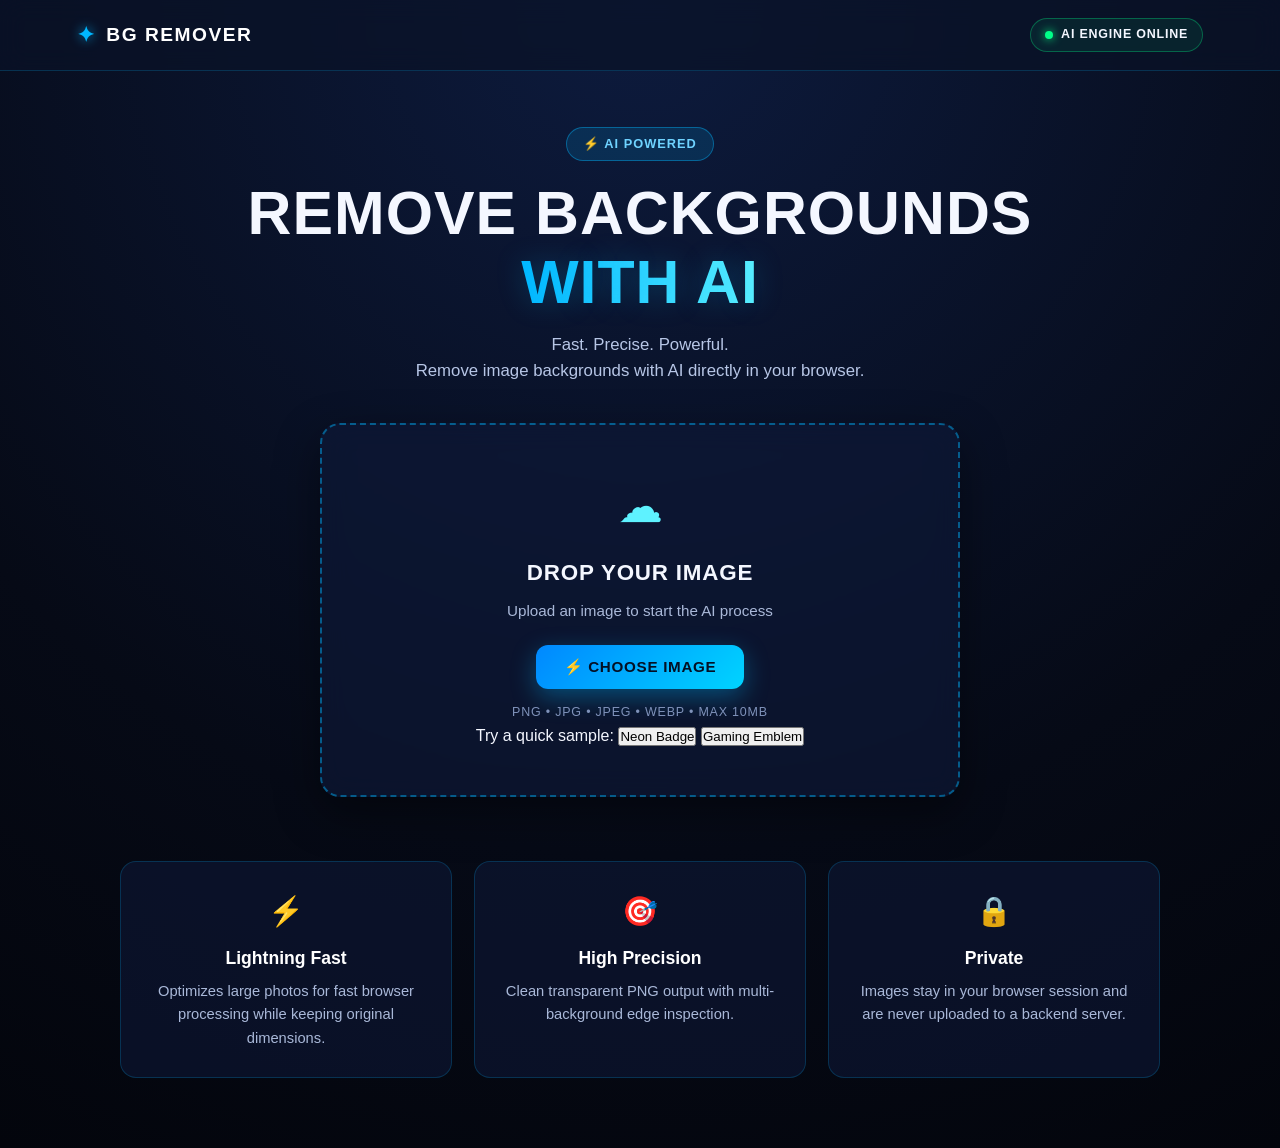
==== commit f64a3044: "Enhance index.html with new features and updates Updated the HTML structure and content for improved" ====
--- a/index.html
+++ b/index.html
@@ -18,43 +18,82 @@
       <h1>REMOVE BACKGROUNDS<br><span>WITH AI</span></h1>
       <p class="subtitle">Fast. Precise. Powerful.<br>Remove image backgrounds with AI directly in your browser.</p>
 
+      <div class="notice-banner" id="noticeBanner" role="alert"></div>
+
       <div class="upload-box" id="uploadBox">
         <div class="upload-icon">☁</div>
         <h2>DROP YOUR IMAGE</h2>
         <p>Upload an image to start the AI process</p>
-        <button class="upload-btn" id="uploadBtn">⚡ CHOOSE IMAGE</button>
-        <small>PNG • JPG • JPEG • MAX 10MB</small>
+        <button class="upload-btn" id="uploadBtn" type="button">⚡ CHOOSE IMAGE</button>
+        <small>PNG • JPG • JPEG • WEBP • MAX 10MB</small>
+
+        <div class="sample-row">
+          <span>Try a quick sample:</span>
+          <button class="sample-btn" id="sampleBadgeBtn" type="button">Neon Badge</button>
+          <button class="sample-btn" id="sampleCardBtn" type="button">Gaming Emblem</button>
+        </div>
       </div>
 
       <div class="processing" id="processing">
         <div class="scanner"><div class="scan-icon">⚡</div></div>
-        <h2 id="processingText">ANALYZING IMAGE...</h2>
-        <p id="processingSub">AI is preparing your image</p>
+        <h2 id="processingText">PROCESSING IMAGE...</h2>
+        <p id="processingSub">Removing background locally in your browser...</p>
       </div>
 
       <section class="result-section" id="resultSection">
-        <div class="result-title"><span>✓ AI PROCESS COMPLETE</span><h2>SEE THE DIFFERENCE</h2></div>
+        <div class="result-title">
+          <span>✓ AI PROCESS COMPLETE</span>
+          <h2>SEE THE DIFFERENCE</h2>
+        </div>
+
+        <div class="preview-toolbar">
+          <span class="toolbar-label">Preview Background:</span>
+          <div class="bg-swatches" role="group" aria-label="Preview background color">
+            <button class="swatch-btn active" data-bg="checker" type="button">Checker</button>
+            <button class="swatch-btn" data-bg="dark" type="button">Dark</button>
+            <button class="swatch-btn" data-bg="light" type="button">White</button>
+            <button class="swatch-btn" data-bg="neon" type="button">Neon</button>
+          </div>
+        </div>
+
         <div class="comparison">
           <div class="image-card">
             <div class="card-label">ORIGINAL</div>
             <div class="image-container"><img id="originalImage" alt="Original image"></div>
+            <div class="card-meta" id="originalMeta">—</div>
           </div>
+
           <div class="comparison-arrow">→</div>
+
           <div class="image-card result-card">
-            <div class="card-label">AI REMOVED</div>
-            <div class="transparent-bg"><img id="resultImage" alt="Background removed image"></div>
+            <div class="card-label">AI REMOVED (PNG)</div>
+            <div class="transparent-bg" id="resultStage"><img id="resultImage" alt="Background removed image"></div>
+            <div class="card-meta" id="resultMeta">—</div>
           </div>
         </div>
+
         <div class="result-buttons">
-          <button class="download-btn" id="downloadBtn">⬇ DOWNLOAD PNG</button>
-          <button class="new-btn" id="newBtn">↻ REMOVE ANOTHER IMAGE</button>
+          <button class="download-btn" id="downloadBtn" type="button">⬇ DOWNLOAD PNG</button>
+          <button class="new-btn" id="newBtn" type="button">↻ REMOVE ANOTHER IMAGE</button>
         </div>
       </section>
 
       <section class="features">
-        <div class="feature-card"><div class="feature-icon">⚡</div><h3>Lightning Fast</h3><p>Processing runs directly on your device.</p></div>
-        <div class="feature-card"><div class="feature-icon">🎯</div><h3>High Precision</h3><p>Clean cutouts with transparent PNG output.</p></div>
-        <div class="feature-card"><div class="feature-icon">🔒</div><h3>Private</h3><p>Images stay in your browser session.</p></div>
+        <div class="feature-card">
+          <div class="feature-icon">⚡</div>
+          <h3>Lightning Fast</h3>
+          <p>Optimizes large photos for fast browser processing while keeping original dimensions.</p>
+        </div>
+        <div class="feature-card">
+          <div class="feature-icon">🎯</div>
+          <h3>High Precision</h3>
+          <p>Clean transparent PNG output with multi-background edge inspection.</p>
+        </div>
+        <div class="feature-card">
+          <div class="feature-icon">🔒</div>
+          <h3>Private</h3>
+          <p>Images stay in your browser session and are never uploaded to a backend server.</p>
+        </div>
       </section>
     </section>
   </main>
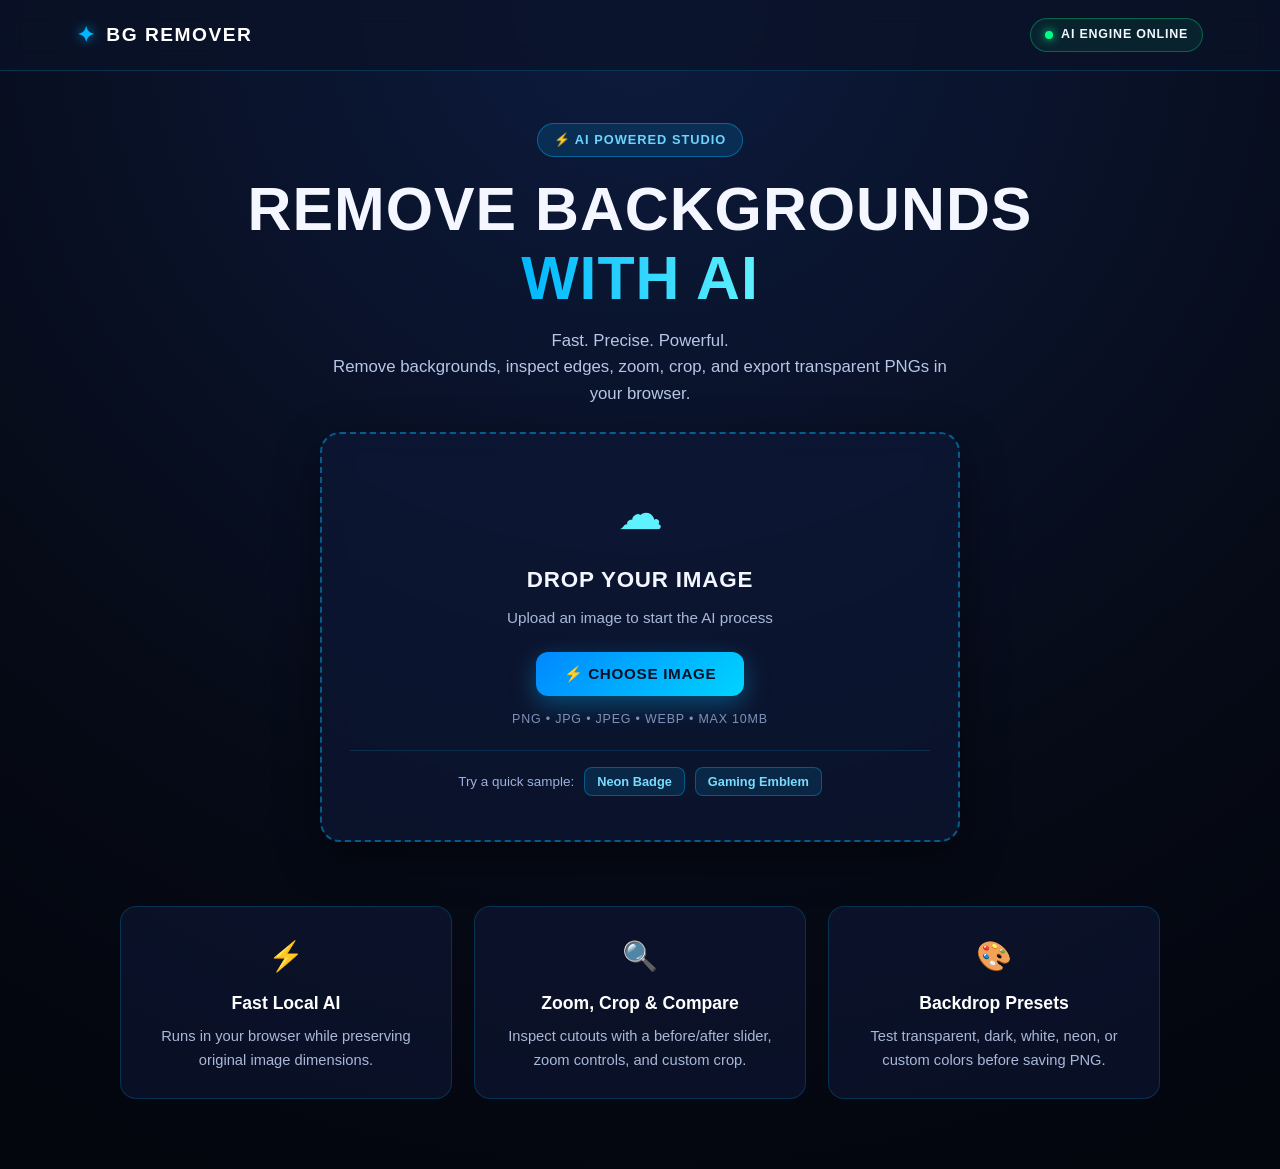
==== commit 3172c855: "Update index.html" ====
--- a/index.html
+++ b/index.html
@@ -14,9 +14,9 @@
 
   <main>
     <section class="hero">
-      <div class="badge">⚡ AI POWERED</div>
+      <div class="badge">⚡ AI POWERED STUDIO</div>
       <h1>REMOVE BACKGROUNDS<br><span>WITH AI</span></h1>
-      <p class="subtitle">Fast. Precise. Powerful.<br>Remove image backgrounds with AI directly in your browser.</p>
+      <p class="subtitle">Fast. Precise. Powerful.<br>Remove backgrounds, inspect edges, zoom, crop, and export transparent PNGs in your browser.</p>
 
       <div class="notice-banner" id="noticeBanner" role="alert"></div>
 
@@ -43,23 +43,59 @@
       <section class="result-section" id="resultSection">
         <div class="result-title">
           <span>✓ AI PROCESS COMPLETE</span>
-          <h2>SEE THE DIFFERENCE</h2>
+          <h2>STUDIO PREVIEW &amp; EXPORT</h2>
+        </div>
+
+        <div class="studio-toolbar">
+          <div class="toolbar-group">
+            <span class="toolbar-label">View Mode:</span>
+            <button class="tool-btn active" id="modeSideBtn" type="button">Side-by-Side</button>
+            <button class="tool-btn" id="modeSliderBtn" type="button">Before / After Slider</button>
+          </div>
+
+          <div class="toolbar-group">
+            <span class="toolbar-label">Zoom:</span>
+            <button class="tool-btn" id="zoomOutBtn" type="button">−</button>
+            <span class="zoom-readout" id="zoomReadout">100%</span>
+            <button class="tool-btn" id="zoomInBtn" type="button">+</button>
+            <button class="tool-btn" id="zoomResetBtn" type="button">Reset</button>
+          </div>
+
+          <div class="toolbar-group">
+            <span class="toolbar-label">Crop:</span>
+            <button class="tool-btn" id="cropToggleBtn" type="button">Crop Tool</button>
+            <button class="tool-btn apply-btn" id="cropApplyBtn" type="button" style="display:none;">Apply Crop</button>
+            <button class="tool-btn" id="cropCancelBtn" type="button" style="display:none;">Cancel</button>
+          </div>
+
+          <div class="toolbar-group">
+            <button class="tool-btn" id="glowToggleBtn" type="button">Edge Glow: Off</button>
+          </div>
         </div>
 
         <div class="preview-toolbar">
-          <span class="toolbar-label">Preview Background:</span>
-          <div class="bg-swatches" role="group" aria-label="Preview background color">
+          <span class="toolbar-label">Backdrop:</span>
+          <div class="bg-swatches" role="group" aria-label="Preview backdrop presets">
             <button class="swatch-btn active" data-bg="checker" type="button">Checker</button>
             <button class="swatch-btn" data-bg="dark" type="button">Dark</button>
             <button class="swatch-btn" data-bg="light" type="button">White</button>
             <button class="swatch-btn" data-bg="neon" type="button">Neon</button>
+            <button class="swatch-btn" data-bg="sunset" type="button">Sunset</button>
+            <button class="swatch-btn" data-bg="green" type="button">Green</button>
+            <label class="color-picker-wrap" title="Pick custom backdrop color">
+              <span>Custom</span>
+              <input type="color" id="customColorInput" value="#00b7ff">
+            </label>
           </div>
         </div>
 
-        <div class="comparison">
+        <!-- SIDE-BY-SIDE VIEW -->
+        <div class="comparison" id="sideBySideView">
           <div class="image-card">
             <div class="card-label">ORIGINAL</div>
-            <div class="image-container"><img id="originalImage" alt="Original image"></div>
+            <div class="image-container" id="originalStage">
+              <img id="originalImage" alt="Original image">
+            </div>
             <div class="card-meta" id="originalMeta">—</div>
           </div>
 
@@ -67,9 +103,29 @@
 
           <div class="image-card result-card">
             <div class="card-label">AI REMOVED (PNG)</div>
-            <div class="transparent-bg" id="resultStage"><img id="resultImage" alt="Background removed image"></div>
+            <div class="transparent-bg" id="resultStage">
+              <img id="resultImage" alt="Background removed image">
+              <div class="crop-overlay" id="cropOverlay">
+                <div class="crop-box" id="cropBox"></div>
+              </div>
+            </div>
             <div class="card-meta" id="resultMeta">—</div>
           </div>
+        </div>
+
+        <!-- BEFORE / AFTER SLIDER VIEW -->
+        <div class="slider-view" id="sliderView">
+          <div class="slider-stage transparent-bg" id="sliderStage">
+            <img id="sliderAfterImage" class="slider-img after-img" alt="After background removal">
+            <div class="slider-before-clip" id="sliderBeforeClip">
+              <img id="sliderBeforeImage" class="slider-img before-img" alt="Before background removal">
+            </div>
+            <div class="slider-divider" id="sliderDivider">
+              <div class="slider-knob">↔</div>
+            </div>
+            <input type="range" min="0" max="100" value="50" id="compareRange" class="compare-range" aria-label="Compare before and after">
+          </div>
+          <div class="card-meta" id="sliderMeta">Drag slider to compare Original vs. AI Removed</div>
         </div>
 
         <div class="result-buttons">
@@ -81,18 +137,18 @@
       <section class="features">
         <div class="feature-card">
           <div class="feature-icon">⚡</div>
-          <h3>Lightning Fast</h3>
-          <p>Optimizes large photos for fast browser processing while keeping original dimensions.</p>
+          <h3>Fast Local AI</h3>
+          <p>Runs in your browser while preserving original image dimensions.</p>
         </div>
         <div class="feature-card">
-          <div class="feature-icon">🎯</div>
-          <h3>High Precision</h3>
-          <p>Clean transparent PNG output with multi-background edge inspection.</p>
+          <div class="feature-icon">🔍</div>
+          <h3>Zoom, Crop &amp; Compare</h3>
+          <p>Inspect cutouts with a before/after slider, zoom controls, and custom crop.</p>
         </div>
         <div class="feature-card">
-          <div class="feature-icon">🔒</div>
-          <h3>Private</h3>
-          <p>Images stay in your browser session and are never uploaded to a backend server.</p>
+          <div class="feature-icon">🎨</div>
+          <h3>Backdrop Presets</h3>
+          <p>Test transparent, dark, white, neon, or custom colors before saving PNG.</p>
         </div>
       </section>
     </section>
--- a/static/style.css
+++ b/static/style.css
@@ -68,7 +68,7 @@
 .hero {
   max-width: 1120px;
   margin: 0 auto;
-  padding: 56px 20px 30px;
+  padding: 52px 20px 30px;
   text-align: center;
 }
 
@@ -97,21 +97,38 @@
   background: linear-gradient(90deg, #00b7ff, #5ef2ff);
   -webkit-background-clip: text;
   -webkit-text-fill-color: transparent;
-  text-shadow: 0 0 28px rgba(0, 183, 255, 0.25);
 }
 
 .subtitle {
   max-width: 620px;
-  margin: 0 auto 38px;
+  margin: 0 auto 24px;
   color: #b7c6e6;
   font-size: 1.05rem;
+}
+
+/* INLINE NOTICE BANNER */
+.notice-banner {
+  display: none;
+  max-width: 640px;
+  margin: 0 auto 20px;
+  padding: 12px 18px;
+  border-radius: 12px;
+  background: rgba(255, 77, 109, 0.14);
+  border: 1px solid rgba(255, 77, 109, 0.45);
+  color: #ffd6de;
+  font-size: 0.9rem;
+  font-weight: 600;
+}
+
+.notice-banner.show {
+  display: block;
 }
 
 /* UPLOAD BOX */
 .upload-box {
   max-width: 640px;
   margin: 0 auto;
-  padding: 46px 28px;
+  padding: 44px 28px;
   border-radius: 20px;
   background: rgba(14, 25, 56, 0.65);
   backdrop-filter: blur(14px);
@@ -173,7 +190,37 @@
   letter-spacing: 0.8px;
 }
 
-/* PROCESSING (NO PROGRESS BAR ANIMATION) */
+.sample-row {
+  margin-top: 20px;
+  padding-top: 16px;
+  border-top: 1px solid rgba(0, 183, 255, 0.16);
+  display: flex;
+  flex-wrap: wrap;
+  align-items: center;
+  justify-content: center;
+  gap: 10px;
+  font-size: 0.84rem;
+  color: #9cb2dc;
+}
+
+.sample-btn {
+  background: rgba(0, 183, 255, 0.12);
+  color: #79dcff;
+  border: 1px solid rgba(0, 183, 255, 0.35);
+  border-radius: 8px;
+  padding: 6px 12px;
+  font-size: 0.8rem;
+  font-weight: 700;
+  cursor: pointer;
+  transition: background 0.15s ease, border-color 0.15s ease;
+}
+
+.sample-btn:hover {
+  background: rgba(0, 183, 255, 0.24);
+  border-color: #5ef2ff;
+}
+
+/* PROCESSING */
 .processing {
   display: none;
   max-width: 560px;
@@ -207,14 +254,6 @@
   color: #5ef2ff;
 }
 
-.scan-line,
-.scan-grid,
-.progress,
-.progress-bar,
-.percentage {
-  display: none !important;
-}
-
 .processing h2 {
   font-size: 1.3rem;
   letter-spacing: 1px;
@@ -231,7 +270,7 @@
 .result-section {
   display: none;
   max-width: 1000px;
-  margin: 40px auto 0;
+  margin: 36px auto 0;
   padding: 0 20px;
 }
 
@@ -241,7 +280,7 @@
 
 .result-title {
   text-align: center;
-  margin-bottom: 28px;
+  margin-bottom: 20px;
 }
 
 .result-title span {
@@ -262,6 +301,44 @@
   letter-spacing: 1px;
 }
 
+.preview-toolbar {
+  display: flex;
+  flex-wrap: wrap;
+  align-items: center;
+  justify-content: center;
+  gap: 12px;
+  margin-bottom: 22px;
+}
+
+.toolbar-label {
+  font-size: 0.85rem;
+  color: #a9b8d8;
+  font-weight: 700;
+}
+
+.bg-swatches {
+  display: flex;
+  flex-wrap: wrap;
+  gap: 8px;
+}
+
+.swatch-btn {
+  padding: 6px 13px;
+  border-radius: 8px;
+  border: 1px solid rgba(0, 183, 255, 0.3);
+  background: rgba(14, 25, 56, 0.7);
+  color: #cfe0ff;
+  font-size: 0.8rem;
+  font-weight: 700;
+  cursor: pointer;
+}
+
+.swatch-btn.active {
+  background: linear-gradient(135deg, #0088ff, #00d4ff);
+  color: #041024;
+  border-color: transparent;
+}
+
 .comparison {
   display: grid;
   grid-template-columns: 1fr auto 1fr;
@@ -308,12 +385,35 @@
   background-position: 0 0, 0 12px, 12px -12px, -12px 0;
 }
 
+.transparent-bg.bg-dark {
+  background-image: none;
+  background-color: #070b14;
+}
+
+.transparent-bg.bg-light {
+  background-image: none;
+  background-color: #f4f7ff;
+}
+
+.transparent-bg.bg-neon {
+  background-image: none;
+  background-color: #09254a;
+}
+
 .image-container img,
 .transparent-bg img {
   max-width: 100%;
   max-height: 410px;
   object-fit: contain;
   border-radius: 8px;
+}
+
+.card-meta {
+  padding: 8px 16px;
+  font-size: 0.78rem;
+  color: #96add8;
+  background: rgba(7, 13, 30, 0.65);
+  border-top: 1px solid rgba(0, 183, 255, 0.14);
 }
 
 .comparison-arrow {
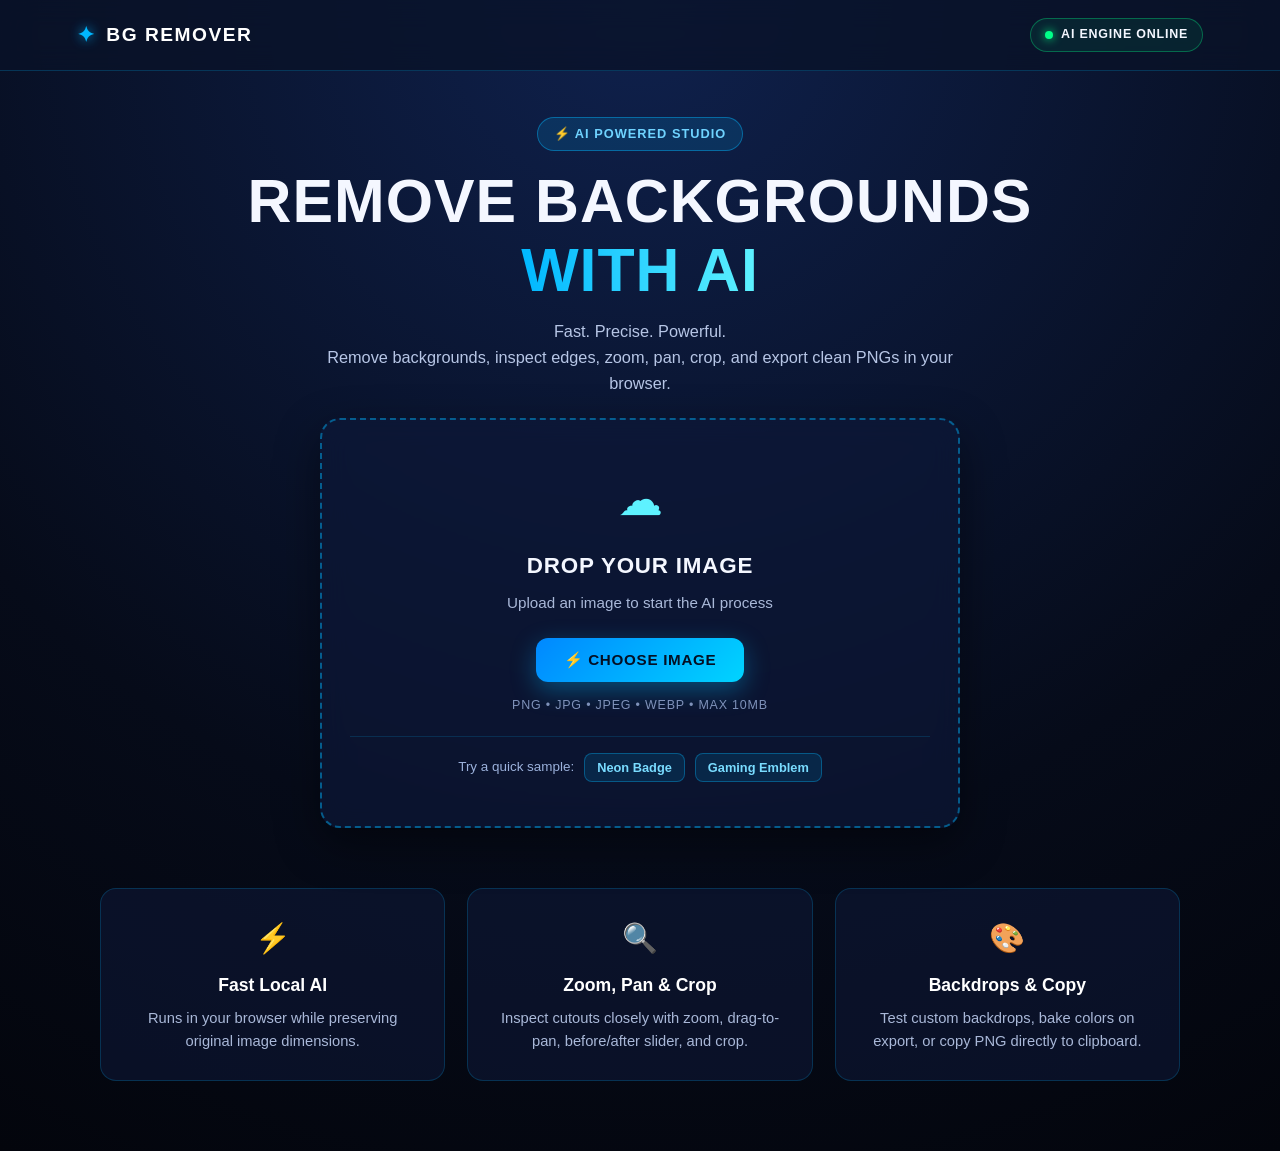
==== commit 5a3487d5: "Update index.html" ====
--- a/index.html
+++ b/index.html
@@ -16,7 +16,7 @@
     <section class="hero">
       <div class="badge">⚡ AI POWERED STUDIO</div>
       <h1>REMOVE BACKGROUNDS<br><span>WITH AI</span></h1>
-      <p class="subtitle">Fast. Precise. Powerful.<br>Remove backgrounds, inspect edges, zoom, crop, and export transparent PNGs in your browser.</p>
+      <p class="subtitle">Fast. Precise. Powerful.<br>Remove backgrounds, inspect edges, zoom, pan, crop, and export clean PNGs in your browser.</p>
 
       <div class="notice-banner" id="noticeBanner" role="alert"></div>
 
@@ -48,9 +48,9 @@
 
         <div class="studio-toolbar">
           <div class="toolbar-group">
-            <span class="toolbar-label">View Mode:</span>
+            <span class="toolbar-label">View:</span>
             <button class="tool-btn active" id="modeSideBtn" type="button">Side-by-Side</button>
-            <button class="tool-btn" id="modeSliderBtn" type="button">Before / After Slider</button>
+            <button class="tool-btn" id="modeSliderBtn" type="button">Before / After</button>
           </div>
 
           <div class="toolbar-group">
@@ -59,6 +59,12 @@
             <span class="zoom-readout" id="zoomReadout">100%</span>
             <button class="tool-btn" id="zoomInBtn" type="button">+</button>
             <button class="tool-btn" id="zoomResetBtn" type="button">Reset</button>
+          </div>
+
+          <div class="toolbar-group">
+            <span class="toolbar-label">Transform:</span>
+            <button class="tool-btn" id="rotateBtn" type="button">Rotate 90°</button>
+            <button class="tool-btn" id="flipBtn" type="button">Flip H</button>
           </div>
 
           <div class="toolbar-group">
@@ -87,6 +93,11 @@
               <input type="color" id="customColorInput" value="#00b7ff">
             </label>
           </div>
+
+          <label class="export-toggle-wrap" title="Bake active backdrop color into downloaded PNG">
+            <input type="checkbox" id="includeBackdropCheck">
+            <span>Export With Backdrop</span>
+          </label>
         </div>
 
         <!-- SIDE-BY-SIDE VIEW -->
@@ -130,6 +141,7 @@
 
         <div class="result-buttons">
           <button class="download-btn" id="downloadBtn" type="button">⬇ DOWNLOAD PNG</button>
+          <button class="copy-btn" id="copyBtn" type="button">📋 COPY PNG</button>
           <button class="new-btn" id="newBtn" type="button">↻ REMOVE ANOTHER IMAGE</button>
         </div>
       </section>
@@ -142,13 +154,13 @@
         </div>
         <div class="feature-card">
           <div class="feature-icon">🔍</div>
-          <h3>Zoom, Crop &amp; Compare</h3>
-          <p>Inspect cutouts with a before/after slider, zoom controls, and custom crop.</p>
+          <h3>Zoom, Pan &amp; Crop</h3>
+          <p>Inspect cutouts closely with zoom, drag-to-pan, before/after slider, and crop.</p>
         </div>
         <div class="feature-card">
           <div class="feature-icon">🎨</div>
-          <h3>Backdrop Presets</h3>
-          <p>Test transparent, dark, white, neon, or custom colors before saving PNG.</p>
+          <h3>Backdrops &amp; Copy</h3>
+          <p>Test custom backdrops, bake colors on export, or copy PNG directly to clipboard.</p>
         </div>
       </section>
     </section>
--- a/static/style.css
+++ b/static/style.css
@@ -4,13 +4,32 @@
   box-sizing: border-box;
 }
 
+html {
+  scroll-behavior: smooth;
+}
+
 body {
   font-family: "Segoe UI", Tahoma, Geneva, Verdana, sans-serif;
-  background: radial-gradient(circle at top, #0d1b3e 0%, #060a16 65%, #03050c 100%);
+  background: radial-gradient(circle at top, #0f214d 0%, #060b19 65%, #03050c 100%);
   color: #f4f7ff;
   min-height: 100vh;
   line-height: 1.6;
   overflow-x: hidden;
+  -webkit-font-smoothing: antialiased;
+}
+
+button,
+label,
+.image-card,
+.feature-card,
+.upload-box {
+  transition:
+    transform 0.22s cubic-bezier(0.22, 1, 0.36, 1),
+    background-color 0.22s ease,
+    border-color 0.22s ease,
+    box-shadow 0.25s ease,
+    color 0.2s ease,
+    opacity 0.22s ease;
 }
 
 /* NAVBAR */
@@ -19,9 +38,9 @@
   justify-content: space-between;
   align-items: center;
   padding: 18px 6%;
-  background: rgba(10, 18, 40, 0.72);
-  backdrop-filter: blur(12px);
-  border-bottom: 1px solid rgba(0, 183, 255, 0.2);
+  background: rgba(10, 18, 40, 0.78);
+  backdrop-filter: blur(14px);
+  border-bottom: 1px solid rgba(0, 183, 255, 0.22);
   position: sticky;
   top: 0;
   z-index: 100;
@@ -35,12 +54,18 @@
   font-weight: 800;
   letter-spacing: 1.5px;
   color: #ffffff;
+  cursor: default;
+}
+
+.logo:hover .logo-icon {
+  transform: rotate(25deg) scale(1.12);
 }
 
 .logo-icon {
   color: #00b7ff;
   font-size: 1.3rem;
-  text-shadow: 0 0 12px rgba(0, 183, 255, 0.8);
+  text-shadow: 0 0 12px rgba(0, 183, 255, 0.85);
+  transition: transform 0.25s cubic-bezier(0.22, 1, 0.36, 1);
 }
 
 .ai-status {
@@ -50,10 +75,15 @@
   padding: 6px 14px;
   border-radius: 999px;
   background: rgba(0, 255, 136, 0.08);
-  border: 1px solid rgba(0, 255, 136, 0.3);
+  border: 1px solid rgba(0, 255, 136, 0.32);
   font-size: 0.78rem;
   font-weight: 700;
   letter-spacing: 0.8px;
+}
+
+.ai-status:hover {
+  background: rgba(0, 255, 136, 0.14);
+  box-shadow: 0 0 16px rgba(0, 255, 136, 0.2);
 }
 
 .status-dot {
@@ -66,9 +96,9 @@
 
 /* HERO */
 .hero {
-  max-width: 1120px;
+  max-width: 1160px;
   margin: 0 auto;
-  padding: 52px 20px 30px;
+  padding: 46px 20px 30px;
   text-align: center;
 }
 
@@ -77,12 +107,17 @@
   padding: 6px 16px;
   border-radius: 999px;
   background: rgba(0, 183, 255, 0.14);
-  border: 1px solid rgba(0, 183, 255, 0.4);
+  border: 1px solid rgba(0, 183, 255, 0.42);
   color: #6fd3ff;
   font-size: 0.8rem;
   font-weight: 700;
   letter-spacing: 1px;
-  margin-bottom: 18px;
+  margin-bottom: 16px;
+}
+
+.badge:hover {
+  transform: translateY(-1px);
+  box-shadow: 0 0 18px rgba(0, 183, 255, 0.28);
 }
 
 .hero h1 {
@@ -90,7 +125,7 @@
   font-weight: 900;
   line-height: 1.12;
   letter-spacing: 1px;
-  margin-bottom: 16px;
+  margin-bottom: 14px;
 }
 
 .hero h1 span {
@@ -100,10 +135,10 @@
 }
 
 .subtitle {
-  max-width: 620px;
-  margin: 0 auto 24px;
+  max-width: 680px;
+  margin: 0 auto 22px;
   color: #b7c6e6;
-  font-size: 1.05rem;
+  font-size: 1.02rem;
 }
 
 /* INLINE NOTICE BANNER */
@@ -124,31 +159,42 @@
   display: block;
 }
 
+.notice-banner.info {
+  background: rgba(0, 183, 255, 0.15);
+  border-color: rgba(0, 212, 255, 0.45);
+  color: #ccf3ff;
+}
+
 /* UPLOAD BOX */
 .upload-box {
   max-width: 640px;
   margin: 0 auto;
   padding: 44px 28px;
   border-radius: 20px;
-  background: rgba(14, 25, 56, 0.65);
+  background: rgba(14, 25, 56, 0.68);
   backdrop-filter: blur(14px);
   border: 2px dashed rgba(0, 183, 255, 0.45);
   box-shadow: 0 16px 45px rgba(0, 0, 0, 0.45);
-  transition: transform 0.2s ease, border-color 0.2s ease, box-shadow 0.2s ease;
   cursor: pointer;
 }
 
 .upload-box:hover,
 .upload-box.drag-over {
-  transform: translateY(-3px);
-  border-color: #00b7ff;
-  box-shadow: 0 0 30px rgba(0, 183, 255, 0.28);
+  transform: translateY(-4px);
+  border-color: #5ef2ff;
+  background: rgba(17, 31, 69, 0.8);
+  box-shadow: 0 20px 50px rgba(0, 183, 255, 0.24);
+}
+
+.upload-box:hover .upload-icon {
+  transform: translateY(-4px) scale(1.06);
 }
 
 .upload-icon {
   font-size: 2.8rem;
   margin-bottom: 12px;
   color: #5ef2ff;
+  transition: transform 0.25s cubic-bezier(0.22, 1, 0.36, 1);
 }
 
 .upload-box h2 {
@@ -174,12 +220,15 @@
   letter-spacing: 0.7px;
   cursor: pointer;
   box-shadow: 0 8px 24px rgba(0, 183, 255, 0.35);
-  transition: transform 0.15s ease, box-shadow 0.2s ease;
 }
 
 .upload-btn:hover {
-  transform: translateY(-2px);
-  box-shadow: 0 12px 30px rgba(0, 212, 255, 0.5);
+  transform: translateY(-2px) scale(1.02);
+  box-shadow: 0 14px 32px rgba(0, 212, 255, 0.55);
+}
+
+.upload-btn:active {
+  transform: scale(0.98);
 }
 
 .upload-box small {
@@ -212,12 +261,13 @@
   font-size: 0.8rem;
   font-weight: 700;
   cursor: pointer;
-  transition: background 0.15s ease, border-color 0.15s ease;
 }
 
 .sample-btn:hover {
-  background: rgba(0, 183, 255, 0.24);
+  transform: translateY(-2px);
+  background: rgba(0, 183, 255, 0.25);
   border-color: #5ef2ff;
+  box-shadow: 0 6px 16px rgba(0, 183, 255, 0.25);
 }
 
 /* PROCESSING */
@@ -227,7 +277,7 @@
   margin: 0 auto;
   padding: 40px 24px;
   border-radius: 20px;
-  background: rgba(14, 25, 56, 0.7);
+  background: rgba(14, 25, 56, 0.72);
   backdrop-filter: blur(14px);
   border: 1px solid rgba(0, 183, 255, 0.35);
   box-shadow: 0 16px 40px rgba(0, 0, 0, 0.45);
@@ -269,9 +319,9 @@
 /* RESULT SECTION */
 .result-section {
   display: none;
-  max-width: 1000px;
-  margin: 36px auto 0;
-  padding: 0 20px;
+  max-width: 1120px;
+  margin: 32px auto 0;
+  padding: 0 16px;
 }
 
 .result-section.show {
@@ -280,7 +330,7 @@
 
 .result-title {
   text-align: center;
-  margin-bottom: 20px;
+  margin-bottom: 18px;
 }
 
 .result-title span {
@@ -293,65 +343,156 @@
   font-size: 0.78rem;
   font-weight: 700;
   letter-spacing: 0.8px;
-  margin-bottom: 10px;
+  margin-bottom: 8px;
 }
 
 .result-title h2 {
-  font-size: 1.9rem;
+  font-size: 1.8rem;
   letter-spacing: 1px;
 }
 
+.studio-toolbar,
 .preview-toolbar {
   display: flex;
   flex-wrap: wrap;
   align-items: center;
   justify-content: center;
   gap: 12px;
-  margin-bottom: 22px;
+  margin-bottom: 14px;
+}
+
+.toolbar-group {
+  display: flex;
+  flex-wrap: wrap;
+  align-items: center;
+  gap: 6px;
+  background: rgba(14, 25, 56, 0.68);
+  border: 1px solid rgba(0, 183, 255, 0.22);
+  padding: 6px 10px;
+  border-radius: 12px;
+}
+
+.toolbar-group:hover {
+  border-color: rgba(0, 183, 255, 0.42);
 }
 
 .toolbar-label {
-  font-size: 0.85rem;
+  font-size: 0.82rem;
   color: #a9b8d8;
   font-weight: 700;
 }
 
-.bg-swatches {
-  display: flex;
-  flex-wrap: wrap;
-  gap: 8px;
-}
-
+.tool-btn,
 .swatch-btn {
-  padding: 6px 13px;
+  padding: 6px 12px;
   border-radius: 8px;
   border: 1px solid rgba(0, 183, 255, 0.3);
-  background: rgba(14, 25, 56, 0.7);
+  background: rgba(8, 16, 38, 0.78);
   color: #cfe0ff;
   font-size: 0.8rem;
   font-weight: 700;
   cursor: pointer;
 }
 
+.tool-btn:hover,
+.swatch-btn:hover {
+  transform: translateY(-1px);
+  border-color: #5ef2ff;
+  background: rgba(18, 36, 82, 0.92);
+  color: #ffffff;
+  box-shadow: 0 4px 14px rgba(0, 183, 255, 0.22);
+}
+
+.tool-btn.active,
 .swatch-btn.active {
   background: linear-gradient(135deg, #0088ff, #00d4ff);
   color: #041024;
   border-color: transparent;
+  box-shadow: 0 6px 18px rgba(0, 183, 255, 0.35);
+}
+
+.tool-btn.apply-btn {
+  background: rgba(0, 255, 136, 0.16);
+  border-color: rgba(0, 255, 136, 0.45);
+  color: #7dffbe;
+}
+
+.tool-btn.apply-btn:hover {
+  background: rgba(0, 255, 136, 0.26);
+  box-shadow: 0 4px 16px rgba(0, 255, 136, 0.25);
+}
+
+.zoom-readout {
+  min-width: 44px;
+  text-align: center;
+  font-size: 0.8rem;
+  font-weight: 800;
+  color: #6fd3ff;
+}
+
+.bg-swatches {
+  display: flex;
+  flex-wrap: wrap;
+  align-items: center;
+  gap: 8px;
+}
+
+.color-picker-wrap,
+.export-toggle-wrap {
+  display: inline-flex;
+  align-items: center;
+  gap: 7px;
+  padding: 6px 12px;
+  border-radius: 9px;
+  border: 1px solid rgba(0, 183, 255, 0.35);
+  background: rgba(14, 25, 56, 0.72);
+  font-size: 0.8rem;
+  font-weight: 700;
+  color: #cfe0ff;
+  cursor: pointer;
+}
+
+.color-picker-wrap:hover,
+.export-toggle-wrap:hover {
+  transform: translateY(-1px);
+  border-color: #5ef2ff;
+  box-shadow: 0 4px 14px rgba(0, 183, 255, 0.22);
+}
+
+.color-picker-wrap input[type="color"] {
+  width: 22px;
+  height: 22px;
+  border: none;
+  background: transparent;
+  cursor: pointer;
+}
+
+.export-toggle-wrap input[type="checkbox"] {
+  accent-color: #00d4ff;
+  width: 15px;
+  height: 15px;
+  cursor: pointer;
 }
 
 .comparison {
   display: grid;
   grid-template-columns: 1fr auto 1fr;
-  gap: 20px;
+  gap: 18px;
   align-items: center;
 }
 
 .image-card {
-  background: rgba(14, 25, 56, 0.7);
+  background: rgba(14, 25, 56, 0.72);
   border: 1px solid rgba(0, 183, 255, 0.25);
   border-radius: 16px;
   overflow: hidden;
   box-shadow: 0 12px 30px rgba(0, 0, 0, 0.35);
+}
+
+.image-card:hover {
+  transform: translateY(-3px);
+  border-color: rgba(0, 212, 255, 0.5);
+  box-shadow: 0 18px 38px rgba(0, 183, 255, 0.18);
 }
 
 .card-label {
@@ -366,21 +507,33 @@
 
 .image-container,
 .transparent-bg {
-  min-height: 280px;
+  position: relative;
+  min-height: 300px;
   max-height: 460px;
   display: flex;
   align-items: center;
   justify-content: center;
   padding: 16px;
+  overflow: hidden;
+}
+
+.image-container.can-pan,
+.transparent-bg.can-pan {
+  cursor: grab;
+}
+
+.image-container.panning,
+.transparent-bg.panning {
+  cursor: grabbing;
 }
 
 .transparent-bg {
   background-color: #162038;
   background-image:
-    linear-gradient(45deg, rgba(255, 255, 255, 0.06) 25%, transparent 25%),
-    linear-gradient(-45deg, rgba(255, 255, 255, 0.06) 25%, transparent 25%),
-    linear-gradient(45deg, transparent 75%, rgba(255, 255, 255, 0.06) 75%),
-    linear-gradient(-45deg, transparent 75%, rgba(255, 255, 255, 0.06) 75%);
+    linear-gradient(45deg, rgba(255, 255, 255, 0.07) 25%, transparent 25%),
+    linear-gradient(-45deg, rgba(255, 255, 255, 0.07) 25%, transparent 25%),
+    linear-gradient(45deg, transparent 75%, rgba(255, 255, 255, 0.07) 75%),
+    linear-gradient(-45deg, transparent 75%, rgba(255, 255, 255, 0.07) 75%);
   background-size: 24px 24px;
   background-position: 0 0, 0 12px, 12px -12px, -12px 0;
 }
@@ -398,6 +551,16 @@
 .transparent-bg.bg-neon {
   background-image: none;
   background-color: #09254a;
+}
+
+.transparent-bg.bg-sunset {
+  background-image: none;
+  background: linear-gradient(135deg, #4b1d52, #b83b5e, #f08a5d);
+}
+
+.transparent-bg.bg-green {
+  background-image: none;
+  background-color: #0b4f2c;
 }
 
 .image-container img,
@@ -406,6 +569,126 @@
   max-height: 410px;
   object-fit: contain;
   border-radius: 8px;
+  transform-origin: center center;
+  transition: filter 0.2s ease;
+  user-select: none;
+  -webkit-user-drag: none;
+}
+
+.glow-enabled .transparent-bg img,
+.glow-enabled.slider-stage .after-img {
+  filter: drop-shadow(0 0 14px rgba(0, 212, 255, 0.78));
+}
+
+/* CROP OVERLAY */
+.crop-overlay {
+  display: none;
+  position: absolute;
+  inset: 16px;
+  z-index: 10;
+  cursor: crosshair;
+}
+
+.crop-overlay.active {
+  display: block;
+}
+
+.crop-box {
+  position: absolute;
+  left: 15%;
+  top: 15%;
+  width: 70%;
+  height: 70%;
+  border: 2px dashed #5ef2ff;
+  background: rgba(0, 212, 255, 0.14);
+  box-shadow: 0 0 0 9999px rgba(3, 6, 16, 0.55);
+}
+
+/* BEFORE / AFTER SLIDER */
+.slider-view {
+  display: none;
+  max-width: 760px;
+  margin: 0 auto;
+  background: rgba(14, 25, 56, 0.72);
+  border: 1px solid rgba(0, 183, 255, 0.25);
+  border-radius: 16px;
+  overflow: hidden;
+  box-shadow: 0 12px 30px rgba(0, 0, 0, 0.35);
+}
+
+.slider-view.show {
+  display: block;
+}
+
+.slider-stage {
+  position: relative;
+  width: 100%;
+  height: 420px;
+  padding: 0;
+  overflow: hidden;
+}
+
+.slider-img {
+  position: absolute;
+  inset: 0;
+  width: 100%;
+  height: 100%;
+  object-fit: contain;
+  padding: 16px;
+  transform-origin: center center;
+  pointer-events: none;
+}
+
+.slider-before-clip {
+  position: absolute;
+  inset: 0;
+  width: 50%;
+  overflow: hidden;
+  pointer-events: none;
+}
+
+.slider-before-clip .before-img {
+  width: 760px;
+  max-width: none;
+}
+
+.slider-divider {
+  position: absolute;
+  top: 0;
+  bottom: 0;
+  left: 50%;
+  width: 2px;
+  background: #5ef2ff;
+  box-shadow: 0 0 12px rgba(94, 242, 255, 0.8);
+  pointer-events: none;
+  z-index: 4;
+}
+
+.slider-knob {
+  position: absolute;
+  top: 50%;
+  left: 50%;
+  transform: translate(-50%, -50%);
+  width: 34px;
+  height: 34px;
+  border-radius: 50%;
+  background: #00d4ff;
+  color: #041024;
+  font-weight: 900;
+  display: flex;
+  align-items: center;
+  justify-content: center;
+  box-shadow: 0 4px 16px rgba(0, 0, 0, 0.45);
+}
+
+.compare-range {
+  position: absolute;
+  inset: 0;
+  width: 100%;
+  height: 100%;
+  opacity: 0;
+  cursor: ew-resize;
+  z-index: 5;
 }
 
 .card-meta {
@@ -426,20 +709,20 @@
   display: flex;
   justify-content: center;
   flex-wrap: wrap;
-  gap: 16px;
-  margin-top: 28px;
+  gap: 14px;
+  margin-top: 24px;
 }
 
 .download-btn,
+.copy-btn,
 .new-btn {
-  padding: 13px 26px;
+  padding: 13px 24px;
   border-radius: 12px;
-  font-size: 0.92rem;
+  font-size: 0.9rem;
   font-weight: 800;
   letter-spacing: 0.7px;
   cursor: pointer;
   border: none;
-  transition: transform 0.15s ease, box-shadow 0.2s ease;
 }
 
 .download-btn {
@@ -449,7 +732,20 @@
 }
 
 .download-btn:hover {
+  transform: translateY(-2px) scale(1.02);
+  box-shadow: 0 12px 30px rgba(0, 212, 255, 0.5);
+}
+
+.copy-btn {
+  background: rgba(0, 212, 255, 0.14);
+  color: #7ee4ff;
+  border: 1px solid rgba(0, 212, 255, 0.4);
+}
+
+.copy-btn:hover {
   transform: translateY(-2px);
+  background: rgba(0, 212, 255, 0.24);
+  box-shadow: 0 8px 22px rgba(0, 183, 255, 0.25);
 }
 
 .new-btn {
@@ -459,13 +755,21 @@
 }
 
 .new-btn:hover {
-  background: rgba(255, 255, 255, 0.14);
+  transform: translateY(-2px);
+  background: rgba(255, 255, 255, 0.16);
+  border-color: rgba(255, 255, 255, 0.38);
+}
+
+.download-btn:active,
+.copy-btn:active,
+.new-btn:active {
+  transform: scale(0.98);
 }
 
 /* FEATURES */
 .features {
   max-width: 1120px;
-  margin: 64px auto 40px;
+  margin: 60px auto 40px;
   padding: 0 20px;
   display: grid;
   grid-template-columns: repeat(auto-fit, minmax(260px, 1fr));
@@ -480,9 +784,21 @@
   text-align: center;
 }
 
+.feature-card:hover {
+  transform: translateY(-5px);
+  border-color: rgba(0, 212, 255, 0.5);
+  background: rgba(17, 31, 69, 0.76);
+  box-shadow: 0 16px 36px rgba(0, 183, 255, 0.18);
+}
+
+.feature-card:hover .feature-icon {
+  transform: scale(1.14);
+}
+
 .feature-icon {
   font-size: 1.8rem;
   margin-bottom: 10px;
+  transition: transform 0.25s cubic-bezier(0.22, 1, 0.36, 1);
 }
 
 .feature-card h3 {
@@ -506,4 +822,8 @@
     transform: rotate(90deg);
     text-align: center;
   }
-}
+
+  .slider-stage {
+    height: 300px;
+  }
+}
